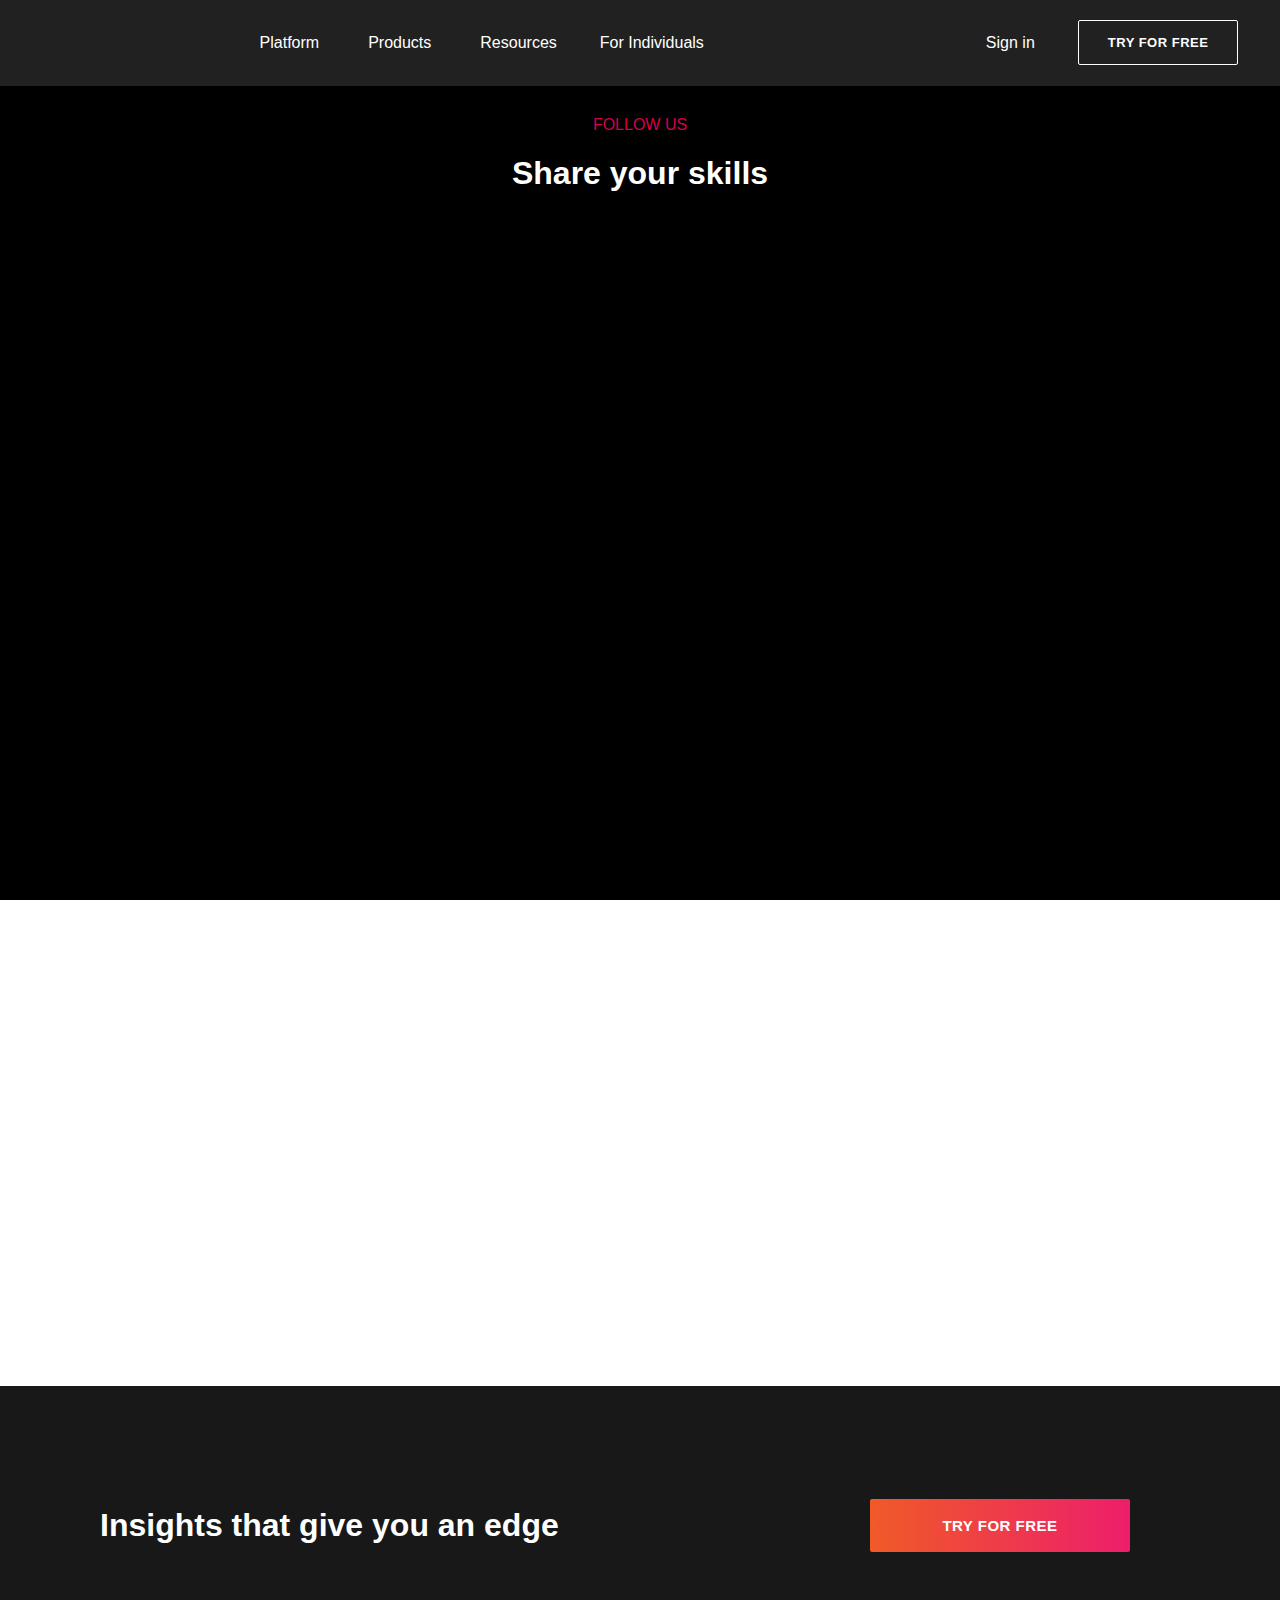
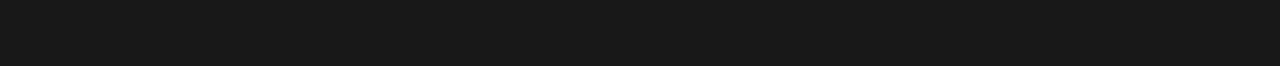
==== pages/index.html @ 0491fc75 "navbar created" ====
<!DOCTYPE html>
<html lang="en">
<head>
    <meta charset="UTF-8">
    <meta http-equiv="X-UA-Compatible" content="IE=edge">
    <meta name="viewport" content="width=device-width, initial-scale=1.0">
    <title>Document</title>
    <link rel="stylesheet" href="../styles/index.css">
    <link rel="stylesheet" href="../styles/style.css">
    <link rel="stylesheet" href="../styles/navbar.css">
    <script src="https://kit.fontawesome.com/83d1728178.js" crossorigin="anonymous"></script>
</head>
<body>
    <div id="navbar"></div>

    <div class="share-your-skills">
        <p class="text-pink">FOLLOW US</p>
        <h1 class="text-white">Share your skills</h1>
        <div class="posts"></div>
    </div>

    <div class="non-profit">
        <div>
            <img src="https://www.pluralsight.com/content/pluralsight/en/jcr:content/main/generic_block_1609496607/parsys/columns/column-parsys-1/animation_wrapper/parsys/image/image-res.img.b47a51da-e54a-45b4-a78c-7cfbbf3811e9.png" alt="">
            <h1 class="text-white">See our growth,<br> progress and evolution</h1>
            <p class="text-white">At Pluralsight, we see first-hand every day how technology makes the impossible, possible. It's why Pluralsight One exists: To advance our mission of democratizing technology skills, challenging assumptions about <span>solutions</span> and create significant, lasting social impact.</p>
            <button class="btn btn-white-border">FOR NONPROFITS</button>
        </div>
    </div>

    <div class="try-foot">
        <h1 class="text-white">Insights that give you an edge</h1>
        <button class="btn btn-gradient btn-gradient-tryforfree">TRY FOR FREE</button>
    </div>

    <div id="footer"></div>
    <script src="../scripts/index.js"></script>
    <script src="../scripts/navbar.js"></script>
</body>
</html>
---- styles/index.css ----
.flex-row{
    display: flex;
    flex-direction: row;
}
.share-your-skills{
    height: 700px;
    background: #000;
    padding: 100px;
    text-align: center;
}
.non-profit{
    background-image: url("https://www.pluralsight.com/content/pluralsight/en/jcr:content/main/generic_block_1609496607/image-res.img.33ca2e50-2f6c-49aa-8635-2ceaf23513b1.jpg");
    background-position: right center;
    background-size: cover;
    background-repeat: no-repeat;
    padding: 100px;
}
.non-profit > div{
    width: 45%;
}
.try-foot{
    background-color: #181818;
    padding: 100px;
    display: flex;
    justify-content: space-between;
    align-items: center;
    padding-right: 150px;
}
---- styles/style.css ----
body{
    font-family: 'PS Commons', sans-serif;
}

.text-white{
    color: #fff;
}
.text-pink{
    color: #d6004d;
}
.btn{
    border: none;
    color: #fff;
    padding: 14px 29px;
    letter-spacing: .5px;
    font-size: 13px;
    font-weight: bold;
    border-radius: 2px;
    cursor: pointer;
}
.btn-white-border{
    border: 1px solid #fff;
    background-color: transparent;
    transition: box-shadow .5s ease-in-out;
}
.btn-white-border:hover{
    box-shadow: inset 0 0 0 1px #fff;
}
.btn-gradient{
    position: relative;
    font-size: 15px;
    padding: 18px 35px;
    background-size: 300% 100%;
    min-width: 260px;
    background-image: linear-gradient(to right,#F05A28,#EC008C, #F05A28);
}
.btn-gradient:after{
    content: "";
    position: absolute;
    left: 0;
    right: 0;
    top: 0;
    bottom: 0;
    background-size: 200% 100%;
    font-size: 15px;
    padding: 18px 35px;
    border-radius: 2px;
    background-image: linear-gradient(to right, #EC008C, #F05A28,#EC008C);
    opacity: 0;
    transition: box-shadow 0.3s ease-in-out;
    transition: all .6s ease-in-out;
}
.btn-gradient:hover:after{
    opacity: 1;
    box-shadow: 0 10px 30px rgb(0 0 0 / 40%);
}
.btn-gradient-tryforfree:after{
    content: "TRY FOR FREE";
}
.btn-gradient-learnmore{
    background: #EC008C;
    min-width: 160px;
}
.btn-gradient-learnmore:after{
    content: "LEARN MORE";
    background-image: linear-gradient(to right,#F05A28,#EC008C, #F05A28);
}
.text-highlight{
    background-color: #dbccff;
    color: #000;
    padding: 0 5px;
    border-radius: 2px;
}
---- styles/navbar.css ----
body{
    margin: 0;
    padding: 0;
}
.navbar{
    display: flex;
    align-items: center;
    flex-wrap: nowrap;
    background-color: #212121;
    padding: 1.6% 2%;
    position: fixed;
    top: 0;
    left: 0;
    right: 0;
    z-index: 2;
}
.navbar > *{
    margin: 0 16px;
}
.dropdown-btn{
    border: none;
    background-color: transparent;
    color: #fff;
    font-size: medium;
}
.nav-link{
    text-decoration: none;
    color: #fff;
    font-size: medium;
}
.nav-ps-logo{
    width: 180px;
}
.nav-arrow > i{
    margin-left: 5px;
    font-size: smaller;
}
.nav-ps-logo img{
    width: 100%;
}
.flex-grow-1{
    flex-grow: 1;
}
.dropdown{
    position: relative;
    display: inline-block;
}
.dropdown-content{
    display: none;
    position: absolute;
    top: 57px;
    background-color: #131313;
    z-index: 1;
    width: 80vw;
    left: -120px;
}
.nav-product{
    width: 40vw;
    left: 60px;
}
.nav-resource{
    left: -350px;
}
.nav-signin{
    width: 30vw;
    left: -300px;
}
.dash-line{
    display: none;
    position: absolute;
    top: 41px;
    left: -14px;
    height: 5px;
    outline: none;
    border: none;
    border-radius: 0;
    width: 130%;
    background: linear-gradient(180deg, #f15b2a 0%, #ec008c 100%);
}
.show{
    display: block;
}
.dropdown-container{
    display: grid;
    grid-template-columns: repeat(2,50%);
    padding: 5%;
    font-family: 'PS Commons Bold', 'Helvetica Neue', Helvetica, Roboto, Arial, sans-serif;
}
.nav-content-skills, .nav-resource-learn{
    border-right: 1px solid #363638;
    padding-right: 20%;
}
.nav-content-flow, .nav-resource-connect{
    padding-left: 20%;
}
.nav-product-logo{
    height: 20px;
}
.nav-product-link{
    text-decoration: none;
    color: #fff;
    border-bottom: 2px solid #363638;
    display: block;
    padding: 4% 0;
    padding-bottom: 8%;
}
.nav-closebtn{
    color: #fff;
    position: absolute;
    top: 0;
    right: 0;
    padding: 10px;
    cursor: pointer;
}
.nav-resource-container{
    padding: 0;
}
.nav-resource-primary{
    display: grid;
    grid-template-columns: repeat(2,50%);
    padding: 10%;
}
.nav-link-list{
    list-style: none;
    padding: 0;
    white-space: nowrap;
    font-size: 17px;
    line-height: 1.4;
}
.nav-link-list a{
    text-decoration: none;
    color: #fff;
}
.nav-content-title{
    font-family: "PS Commons Bold";
    font-size: 11px;
    line-height: 1;
    letter-spacing: 3px;
    color: #aaaaaa;
    margin-bottom: 20px;
    margin-top: 0;
    margin-left: 0;
}
.nav-resource-secondary{
    padding: 10%;
    background-image: url("https://www.pluralsight.com/content/experience-fragments/pluralsight/Navigation/global-nav/master/jcr:content/root/navigation/main/nav_item_dropdown_1789622253/parsys/nav_resource/parsys/generic_block/image-res.img.d8cdd0c1-7e03-4619-953d-45465c2e3a12.png");
    /* background-position: 320px bottom;
    background-size: 55%;
    background-repeat: no-repeat; */
}
.nav-resource-secondary > div{
    width: 65%;
}
.nav-resource-secondary h1{
    margin-top: 0;
    padding-top: 0;
    font-weight: bolder;
    font-size: 28px;
}
.nav-signin-container{
    display: flex;
    justify-content: space-between;
    padding: 5% 9%;
}
.nav-signin-logo{
    
}
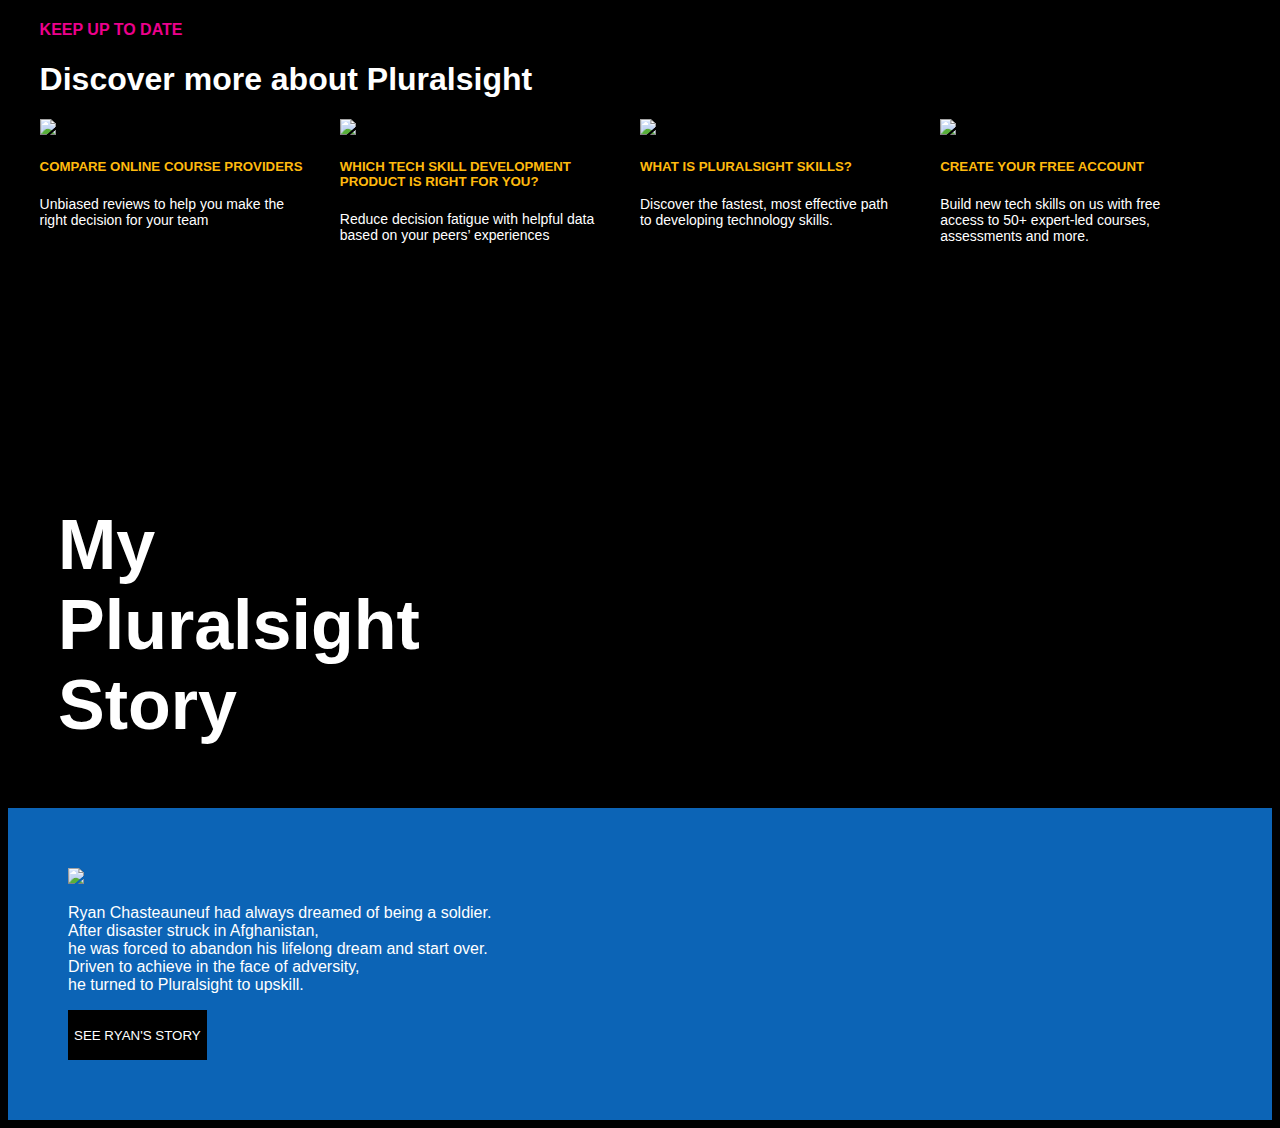
==== commit 4b056539: "signin created" ====
--- a/pages/index.html
+++ b/pages/index.html
@@ -5,36 +5,50 @@
     <meta http-equiv="X-UA-Compatible" content="IE=edge">
     <meta name="viewport" content="width=device-width, initial-scale=1.0">
     <title>Document</title>
-    <link rel="stylesheet" href="../styles/index.css">
-    <link rel="stylesheet" href="../styles/style.css">
-    <link rel="stylesheet" href="../styles/navbar.css">
-    <script src="https://kit.fontawesome.com/83d1728178.js" crossorigin="anonymous"></script>
+<link rel="stylesheet" href="../styles/index.css">
+    
+    
 </head>
 <body>
-    <div id="navbar"></div>
-
-    <div class="share-your-skills">
-        <p class="text-pink">FOLLOW US</p>
-        <h1 class="text-white">Share your skills</h1>
-        <div class="posts"></div>
+    <div class="box">
+        <h4>KEEP UP TO DATE</h4>
+        <h1>Discover more about Pluralsight </h1>
+        <div class="product-flex">
+        <div>
+            <img src="https://www.pluralsight.com/content/dam/pluralsight2/homepage/momentInTime-compareOnlineCourseProviders.png" alt="pluralsight"/>
+            <h5>COMPARE ONLINE COURSE PROVIDERS</h5>
+            <p class="box_p">Unbiased reviews to help you make the <br> right decision for your team </p>
+        </div>
+        <div>
+             <img src="https://www.pluralsight.com/content/dam/pluralsight2/homepage/momentInTime-whichProductForYou.png" alt="pluralsight"/>
+           <h5>WHICH TECH SKILL DEVELOPMENT<br>PRODUCT IS RIGHT FOR YOU?</h5>
+            <p class="box_p">Reduce decision fatigue with helpful data<br> based on your peers’ experiences </p>
+        </div>
+        <div>
+            <img src="https://www.pluralsight.com/content/pluralsight/en/jcr:content/main/generic_block_135160/parsys/columns/column-parsys-1/flex_block/parsys/flex_open_block/parsys/image/image-res.img.18ed68e0-4381-42f7-a443-39779dfb9670.jpg" alt="pluralsight"/>
+          <h5>WHAT IS PLURALSIGHT SKILLS?</h5>
+           <p class="box_p">Discover the fastest, most effective path <br>to developing technology skills.   </p>
+       </div>
+       <div>
+         <img src="https://www.pluralsight.com/content/pluralsight/en/jcr:content/main/generic_block_135160/parsys/columns/column-parsys-1/flex_block/parsys/flex_open_block_copy_1875049544/parsys/image/image-res.img.83da0035-dff5-4101-abc4-1ef61056ce21.jpg" alt="pluralsight"/>
+      <h5>CREATE YOUR FREE ACCOUNT
+    </h5>
+       <p class="box_p">Build new tech skills on us with free<br>access to 50+ expert-led courses,<br> assessments and more.    </p>
+   </div>
+   </div>
     </div>
-
-    <div class="non-profit">
-        <div>
-            <img src="https://www.pluralsight.com/content/pluralsight/en/jcr:content/main/generic_block_1609496607/parsys/columns/column-parsys-1/animation_wrapper/parsys/image/image-res.img.b47a51da-e54a-45b4-a78c-7cfbbf3811e9.png" alt="">
-            <h1 class="text-white">See our growth,<br> progress and evolution</h1>
-            <p class="text-white">At Pluralsight, we see first-hand every day how technology makes the impossible, possible. It's why Pluralsight One exists: To advance our mission of democratizing technology skills, challenging assumptions about <span>solutions</span> and create significant, lasting social impact.</p>
-            <button class="btn btn-white-border">FOR NONPROFITS</button>
-        </div>
-    </div>
-
-    <div class="try-foot">
-        <h1 class="text-white">Insights that give you an edge</h1>
-        <button class="btn btn-gradient btn-gradient-tryforfree">TRY FOR FREE</button>
-    </div>
-
-    <div id="footer"></div>
-    <script src="../scripts/index.js"></script>
-    <script src="../scripts/navbar.js"></script>
+    <div class="box2">
+    <div class="back">
+     <h1 class ="my_plural">My<br>
+        Pluralsight<br>
+        Story</h1>
+     </div>   
+     <div class="ryan">
+         <img class="ryan-img"src="https://www.pluralsight.com/content/pluralsight/en/jcr:content/main/targeted_section/targeted-parsys-customer-types-1/generic_block/parsys/columns/column-parsys-2/generic_block_1680525755/parsys/columns/column-parsys-1/image_copy/image-res.img.da32c393-35e4-4aae-b5b2-4c09677911ef.png">
+         <p>Ryan Chasteauneuf had always dreamed of being a soldier.<br>After disaster struck in Afghanistan,<br>he was forced to abandon his lifelong dream and start over.<br> Driven to achieve in the face of adversity,<br> he turned to Pluralsight to upskill.</p>
+         <button class="btn">
+            SEE RYAN'S STORY</button>
+      </div> 
+    </div>  
 </body>
 </html>--- a/styles/index.css
+++ b/styles/index.css
@@ -1,28 +1,98 @@
-.flex-row{
-    display: flex;
-    flex-direction: row;
+body{
+    background-color: black;
 }
-.share-your-skills{
-    height: 700px;
-    background: #000;
-    padding: 100px;
-    text-align: center;
+.box{
+    background-color: black;
+    width:95%;
+    margin: auto;
+    font-family: "Helvetica Neue", "Helvetica"," Arial","romote" ,"sans-serif";
 }
-.non-profit{
-    background-image: url("https://www.pluralsight.com/content/pluralsight/en/jcr:content/main/generic_block_1609496607/image-res.img.33ca2e50-2f6c-49aa-8635-2ceaf23513b1.jpg");
-    background-position: right center;
-    background-size: cover;
-    background-repeat: no-repeat;
-    padding: 100px;
+.product-flex{
+    display: grid;
+    grid-template-columns: repeat(4,1fr);
+ justify-content: space-between;
+ 
 }
-.non-profit > div{
-    width: 45%;
+/* img{
+    width: 93%;
+    border-radius: 20px;
+} */
+h5{
+    color: #FFBA0E !important;
+   
 }
-.try-foot{
-    background-color: #181818;
-    padding: 100px;
-    display: flex;
-    justify-content: space-between;
-    align-items: center;
-    padding-right: 150px;
+h1,p{
+    color: rgb(255, 255, 255);
+    font-family: "Helvetica Neue", Helvetica, Roboto, Arial, sans-serif;
+    
+}
+h4{
+    color:#EC008C !important;
+}
+.box_p{
+    font-size: 14px;
+    
+}
+.box2{
+    display: grid;
+    grid-template-columns: (2,700px);
+    
+
+    margin-top: 100px;
+}
+.back{
+    height: 450px;
+   /* width:60%; */
+    background-image:url('https://www.pluralsight.com/content/pluralsight/en/jcr:content/main/targeted_section/targeted-parsys-customer-types-1/generic_block/parsys/columns/column-parsys-1/generic_block/image-res.img.6035278d-dbde-46e2-8112-82c230cb476a.png') ;
+background-position: center center;
+ background-size: cover;
+  background-repeat: no-repeat;
+
+}
+.my_plural{
+
+padding-top: 100px;
+padding-left: 50px;
+
+ font-size: 70px;
+}
+.ryan{
+ background-color: rgb(12, 100, 182);
+ padding: 60px ;
+ /* width:40% */
+}
+.btn{
+ background-color: black;
+ color: white;
+ border: 0px;
+ height: 50px;
+
+}
+/* .ryan-img{
+ width: 400px;
+} */
+@media only screen and (min-width:0px) and (max-width:320px){
+.product-flex{
+   
+    grid-template-columns: 300px;
+}
+.box2{
+    
+    grid-template-columns: 200px;
+    grid-template-rows: repeat(2,200px);
+    
+}
+}
+
+/*mobile view  */
+@media only screen and (min-width:321px) and (max-width:720px){
+.product-flex{
+   
+    grid-template-columns: repeat(2,1fr);
+}
+.box2{
+   
+    grid-template-columns: repeat(2,100px);
+   grid-template-rows: repeat(2,200px);
+}
 }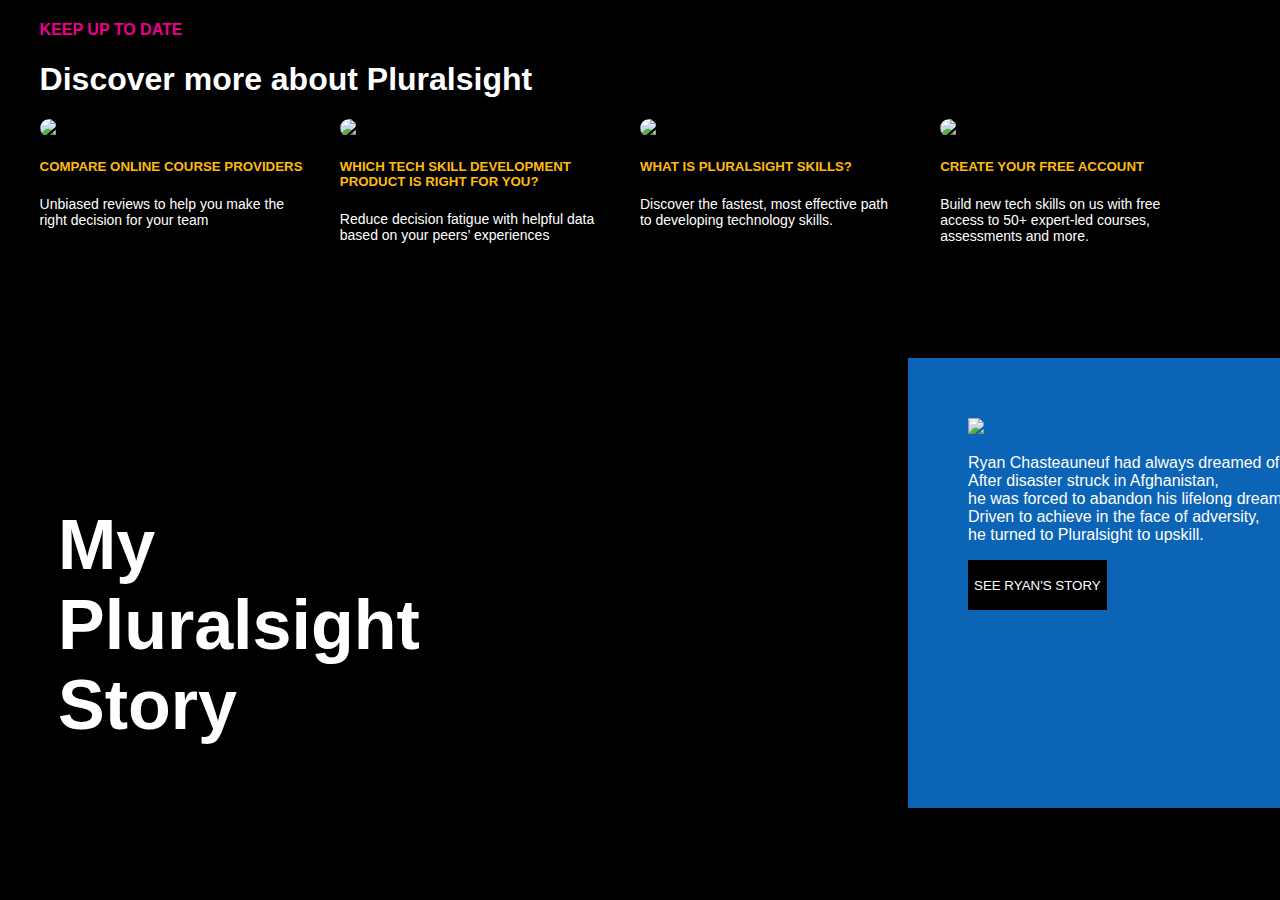
==== commit c58b978e: "core-python" ====
--- a/pages/index.html
+++ b/pages/index.html
@@ -6,7 +6,7 @@
     <meta name="viewport" content="width=device-width, initial-scale=1.0">
     <title>Document</title>
 <link rel="stylesheet" href="../styles/index.css">
-    
+   
     
 </head>
 <body>
@@ -14,22 +14,22 @@
         <h4>KEEP UP TO DATE</h4>
         <h1>Discover more about Pluralsight </h1>
         <div class="product-flex">
-        <div>
+        <div class="image">
             <img src="https://www.pluralsight.com/content/dam/pluralsight2/homepage/momentInTime-compareOnlineCourseProviders.png" alt="pluralsight"/>
             <h5>COMPARE ONLINE COURSE PROVIDERS</h5>
             <p class="box_p">Unbiased reviews to help you make the <br> right decision for your team </p>
         </div>
-        <div>
+        <div class="image">
              <img src="https://www.pluralsight.com/content/dam/pluralsight2/homepage/momentInTime-whichProductForYou.png" alt="pluralsight"/>
            <h5>WHICH TECH SKILL DEVELOPMENT<br>PRODUCT IS RIGHT FOR YOU?</h5>
             <p class="box_p">Reduce decision fatigue with helpful data<br> based on your peers’ experiences </p>
         </div>
-        <div>
+        <div class="image">
             <img src="https://www.pluralsight.com/content/pluralsight/en/jcr:content/main/generic_block_135160/parsys/columns/column-parsys-1/flex_block/parsys/flex_open_block/parsys/image/image-res.img.18ed68e0-4381-42f7-a443-39779dfb9670.jpg" alt="pluralsight"/>
           <h5>WHAT IS PLURALSIGHT SKILLS?</h5>
            <p class="box_p">Discover the fastest, most effective path <br>to developing technology skills.   </p>
        </div>
-       <div>
+       <div class="image">
          <img src="https://www.pluralsight.com/content/pluralsight/en/jcr:content/main/generic_block_135160/parsys/columns/column-parsys-1/flex_block/parsys/flex_open_block_copy_1875049544/parsys/image/image-res.img.83da0035-dff5-4101-abc4-1ef61056ce21.jpg" alt="pluralsight"/>
       <h5>CREATE YOUR FREE ACCOUNT
     </h5>
--- a/styles/index.css
+++ b/styles/index.css
@@ -13,10 +13,10 @@
  justify-content: space-between;
  
 }
-/* img{
+.image>img{
     width: 93%;
     border-radius: 20px;
-} */
+}
 h5{
     color: #FFBA0E !important;
    
@@ -35,14 +35,14 @@
 }
 .box2{
     display: grid;
-    grid-template-columns: (2,700px);
-    
+   grid-template-columns: 900px 500px;
+    /* flex-wrap: wrap; */
 
     margin-top: 100px;
 }
 .back{
     height: 450px;
-   /* width:60%; */
+   width:100%;
     background-image:url('https://www.pluralsight.com/content/pluralsight/en/jcr:content/main/targeted_section/targeted-parsys-customer-types-1/generic_block/parsys/columns/column-parsys-1/generic_block/image-res.img.6035278d-dbde-46e2-8112-82c230cb476a.png') ;
 background-position: center center;
  background-size: cover;
@@ -59,7 +59,7 @@
 .ryan{
  background-color: rgb(12, 100, 182);
  padding: 60px ;
- /* width:40% */
+ width:100%
 }
 .btn{
  background-color: black;
@@ -68,18 +68,18 @@
  height: 50px;
 
 }
-/* .ryan-img{
+.ryan-img{
  width: 400px;
-} */
+}
 @media only screen and (min-width:0px) and (max-width:320px){
 .product-flex{
    
-    grid-template-columns: 300px;
+    grid-template-columns: repeat(1,1fr);
 }
 .box2{
     
-    grid-template-columns: 200px;
-    grid-template-rows: repeat(2,200px);
+    grid-template-columns: repeat(1,1fr);
+    /* grid-template-rows: repeat(2,200px); */
     
 }
 }
@@ -92,7 +92,7 @@
 }
 .box2{
    
-    grid-template-columns: repeat(2,100px);
-   grid-template-rows: repeat(2,200px);
+    grid-template-columns: repeat(1,1fr);
+   /* grid-template-rows: repeat(2,200px); */
 }
 }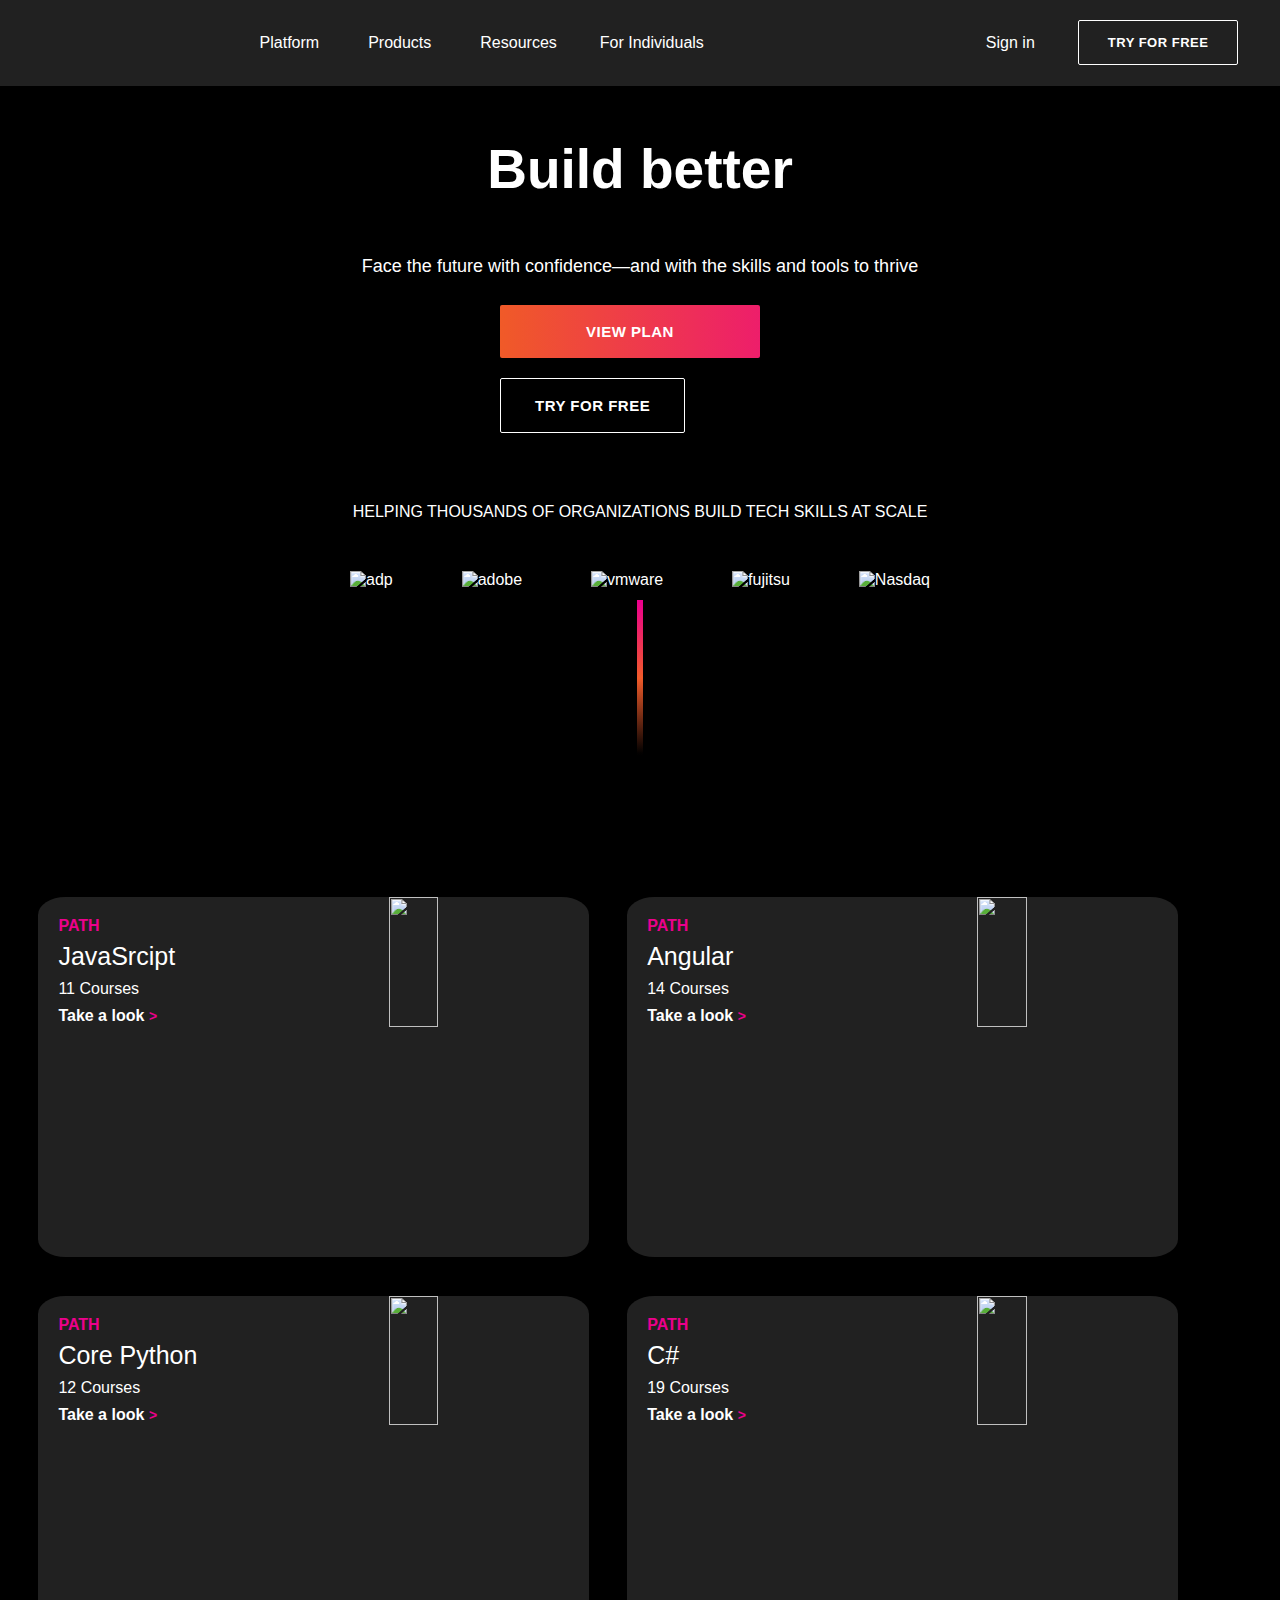
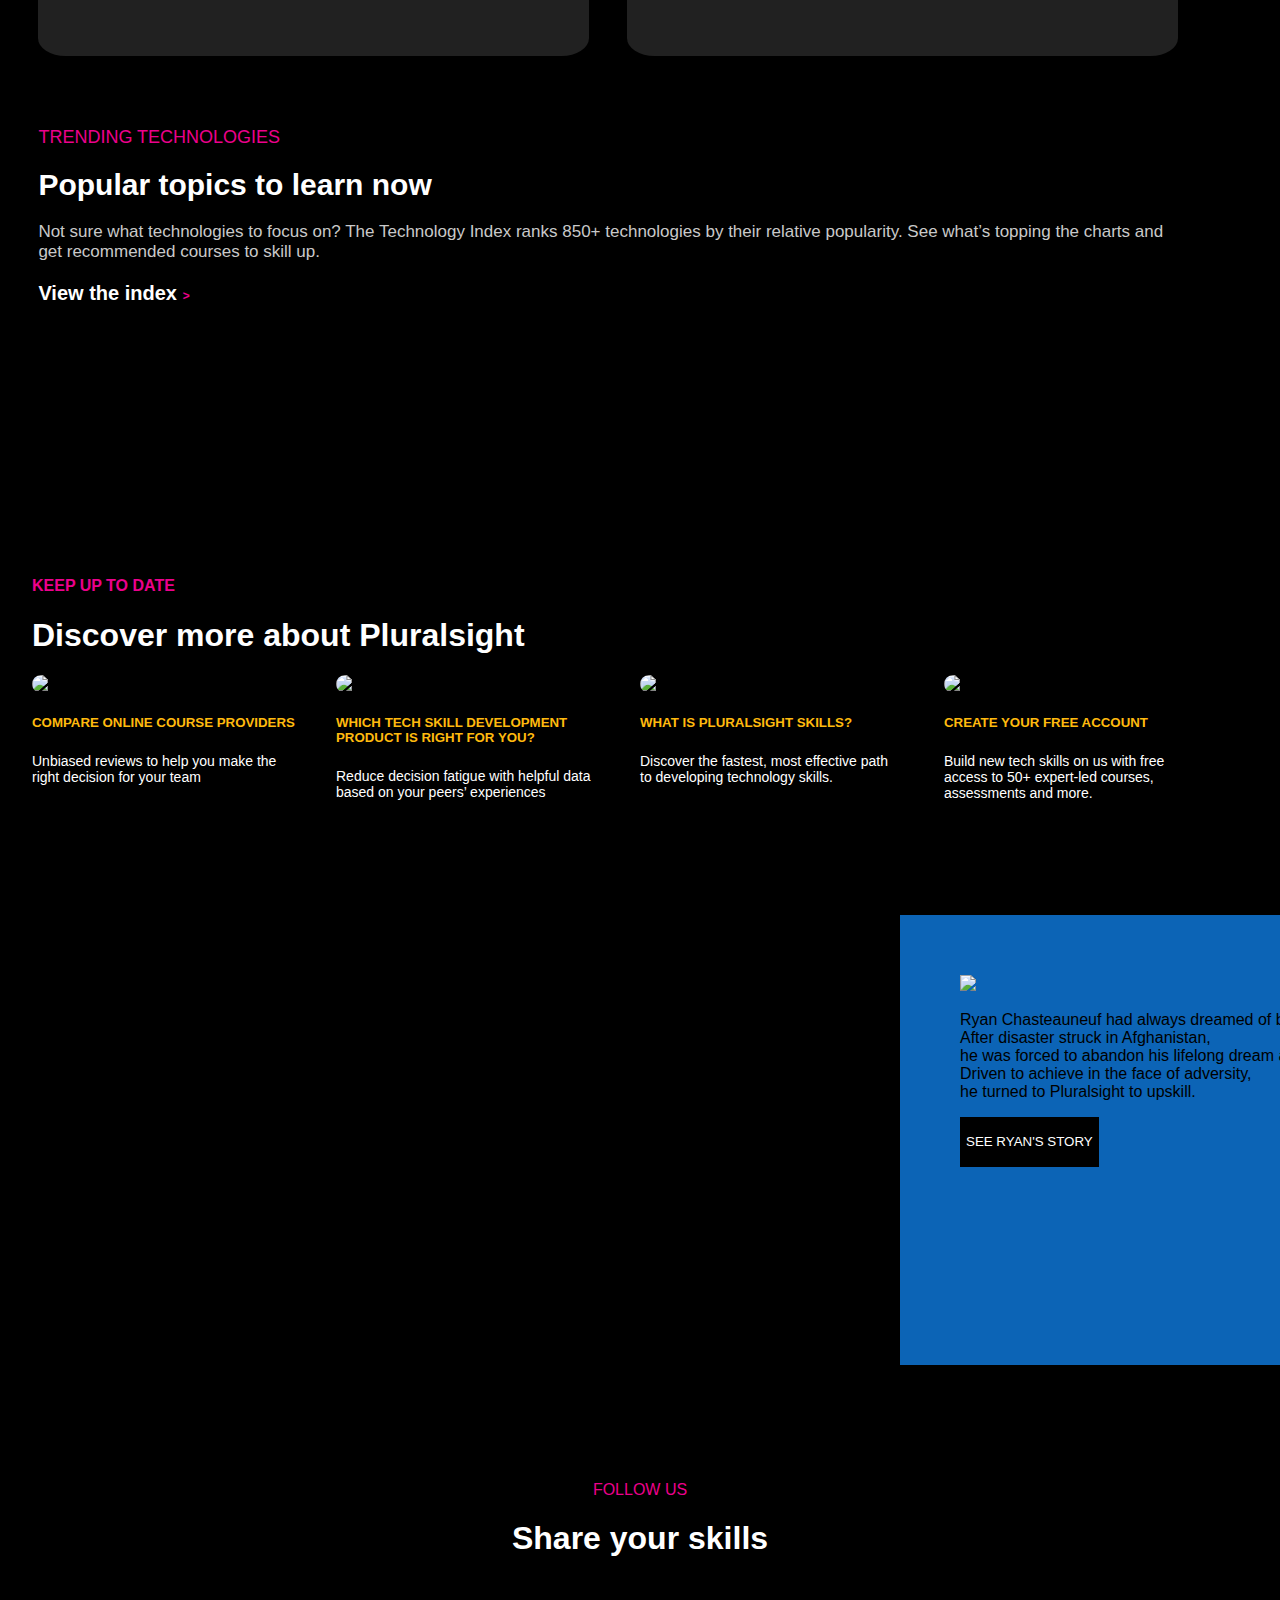
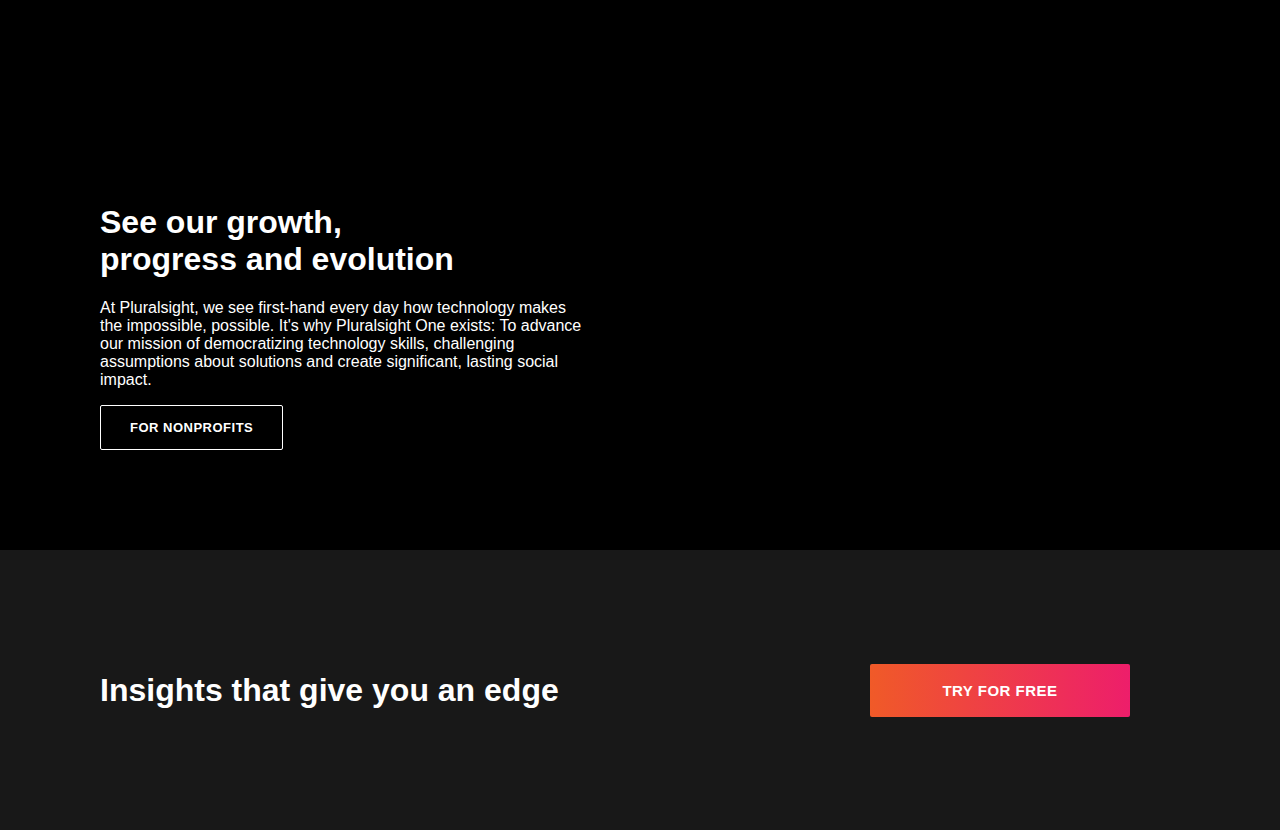
==== commit cbac067c: "index page merged and animation fixed" ====
--- a/pages/index.html
+++ b/pages/index.html
@@ -1,54 +1,192 @@
 <!DOCTYPE html>
 <html lang="en">
+
 <head>
     <meta charset="UTF-8">
     <meta http-equiv="X-UA-Compatible" content="IE=edge">
     <meta name="viewport" content="width=device-width, initial-scale=1.0">
-    <title>Document</title>
-<link rel="stylesheet" href="../styles/index.css">
-   
-    
+    <title> Pluralsight | The tech workforce development company</title>
+    <link rel="shortcut icon" href="https://www.pluralsight.com/etc/clientlibs/pluralsight/main/images/favicons/favicon.ico" type="image/x-icon">
+    <link rel="stylesheet" href="../styles/style.css">
+    <link rel="stylesheet" href="../styles/navbar.css">
+    <link rel="stylesheet" href="../styles/footer.css">
+    <link rel="stylesheet" href="../styles/index.css">
+    <script src="https://kit.fontawesome.com/83d1728178.js" crossorigin="anonymous"></script>
 </head>
+
 <body>
-    <div class="box">
+    <div id="m-top"></div>
+
+    <div id="container1">
+        <div class="changing-text">
+            <h1 class="head1">Build better <span id="text-content"></span></h1>
+        </div>
+        <div class="text1">
+            <p>Face the future with confidence—and with the skills and tools to thrive</p>
+        </div>
+
+        <div class="flexbtn">
+
+
+            <div>
+                <button class="btn1 btn btn-gradient btn-gradient-viewplan">VIEW PLAN</button>
+            </div>
+            <div>
+                <button class="btn2 btn btn-white-border">TRY FOR FREE</button>
+            </div>
+        </div>
+        <div class="text2">HELPING THOUSANDS OF ORGANIZATIONS BUILD TECH SKILLS AT SCALE</div>
+        <div class="imggap">
+            <div><img src="https://www.pluralsight.com/content/dam/pluralsight2/homepage/2022/adp.png" alt="adp"></div>
+            <div><img src="https://www.pluralsight.com/content/dam/pluralsight2/homepage/2022/adobe.png" alt="adobe">
+            </div>
+            <div><img src="https://www.pluralsight.com/content/dam/pluralsight2/homepage/2022/vmware.png" alt="vmware">
+            </div>
+            <div><img src="https://www.pluralsight.com/content/dam/pluralsight2/homepage/2022/fujitsu.png"
+                    alt="fujitsu"></div>
+            <div><img src="https://www.pluralsight.com/content/dam/pluralsight2/homepage/2022/nasdaq.png" alt="Nasdaq">
+            </div>
+        </div>
+
+    </div>
+    <div class="lineback">
+        <div class="line"></div>
+    </div>
+    <div class="mid_box">
+        <div class="left_mid_box">
+            <div class="left_mid_box_a">
+                <div class="left_mid_box_a_1">PATH</div>
+                <div class="left_mid_box_a_2">JavaSrcipt</div>
+                <div class="left_mid_box_a_3">11 Courses</div>
+                <div class="left_mid_box_a_4">
+                    Take a look
+                    <i class="icons"> > </i>
+                </div>
+                <img src="https://pluralsight2.imgix.net/paths/images/javascript-542e10ea6e.png" alt="" />
+            </div>
+            <div class="left_mid_box_a">
+                <div class="left_mid_box_a_1">PATH</div>
+                <div class="left_mid_box_a_2">Angular</div>
+                <div class="left_mid_box_a_3">14 Courses</div>
+                <div class="left_mid_box_a_4">
+                    Take a look
+                    <i class="icons"> > </i>
+                </div>
+                <img src="https://pluralsight.imgix.net/paths/path-icons/angular-14a0f6532f.png" alt="" />
+            </div>
+            <div class="left_mid_box_a">
+                <div class="left_mid_box_a_1">PATH</div>
+                <div class="left_mid_box_a_2">Core Python</div>
+                <div class="left_mid_box_a_3">12 Courses</div>
+                <div class="left_mid_box_a_4">
+                    Take a look
+                    <i class="icons"> > </i>
+                </div>
+                <img src="https://pluralsight.imgix.net/paths/python-7be70baaac.png" alt="" />
+            </div>
+            <div class="left_mid_box_a">
+                <div class="left_mid_box_a_1">PATH</div>
+                <div class="left_mid_box_a_2">C#</div>
+                <div class="left_mid_box_a_3">19 Courses</div>
+                <div class="left_mid_box_a_4">
+                    Take a look
+                    <i class="icons"> > </i>
+                </div>
+                <img src="https://pluralsight.imgix.net/paths/path-icons/csharp-e7b8fcd4ce.png?" alt="" />
+            </div>
+        </div>
+        <div id="right_mid_box">
+            <div class="right_mid_box_1">TRENDING TECHNOLOGIES</div>
+            <div class="right_mid_box_2">Popular topics to learn now</div>
+            <div class="right_mid_box_3">
+                Not sure what technologies to focus on? The Technology Index ranks
+                850+ technologies by their relative popularity. See what’s topping
+                the charts and get recommended courses to skill up.
+            </div>
+            <div class="right_mid_box_4">
+                View the index
+                <i class="icons"> > </i>
+            </div>
+        </div>
+    </div>
+
+    <div class="discover-box">
         <h4>KEEP UP TO DATE</h4>
         <h1>Discover more about Pluralsight </h1>
-        <div class="product-flex">
-        <div class="image">
-            <img src="https://www.pluralsight.com/content/dam/pluralsight2/homepage/momentInTime-compareOnlineCourseProviders.png" alt="pluralsight"/>
-            <h5>COMPARE ONLINE COURSE PROVIDERS</h5>
-            <p class="box_p">Unbiased reviews to help you make the <br> right decision for your team </p>
+        <div class="d-product-flex">
+            <div class="d-image">
+                <img src="https://www.pluralsight.com/content/dam/pluralsight2/homepage/momentInTime-compareOnlineCourseProviders.png"
+                    alt="pluralsight" />
+                <h5>COMPARE ONLINE COURSE PROVIDERS</h5>
+                <p class="d-box_p">Unbiased reviews to help you make the <br> right decision for your team </p>
+            </div>
+            <div class="d-image">
+                <img src="https://www.pluralsight.com/content/dam/pluralsight2/homepage/momentInTime-whichProductForYou.png"
+                    alt="pluralsight" />
+                <h5>WHICH TECH SKILL DEVELOPMENT<br>PRODUCT IS RIGHT FOR YOU?</h5>
+                <p class="d-box_p">Reduce decision fatigue with helpful data<br> based on your peers’ experiences </p>
+            </div>
+            <div class="d-image">
+                <img src="https://www.pluralsight.com/content/pluralsight/en/jcr:content/main/generic_block_135160/parsys/columns/column-parsys-1/flex_block/parsys/flex_open_block/parsys/image/image-res.img.18ed68e0-4381-42f7-a443-39779dfb9670.jpg"
+                    alt="pluralsight" />
+                <h5>WHAT IS PLURALSIGHT SKILLS?</h5>
+                <p class="d-box_p">Discover the fastest, most effective path <br>to developing technology skills. </p>
+            </div>
+            <div class="d-image">
+                <img src="https://www.pluralsight.com/content/pluralsight/en/jcr:content/main/generic_block_135160/parsys/columns/column-parsys-1/flex_block/parsys/flex_open_block_copy_1875049544/parsys/image/image-res.img.83da0035-dff5-4101-abc4-1ef61056ce21.jpg"
+                    alt="pluralsight" />
+                <h5>CREATE YOUR FREE ACCOUNT
+                </h5>
+                <p class="d-box_p">Build new tech skills on us with free<br>access to 50+ expert-led courses,<br>
+                    assessments and more. </p>
+            </div>
         </div>
-        <div class="image">
-             <img src="https://www.pluralsight.com/content/dam/pluralsight2/homepage/momentInTime-whichProductForYou.png" alt="pluralsight"/>
-           <h5>WHICH TECH SKILL DEVELOPMENT<br>PRODUCT IS RIGHT FOR YOU?</h5>
-            <p class="box_p">Reduce decision fatigue with helpful data<br> based on your peers’ experiences </p>
+    </div>
+    <div class="d-box2">
+        <div class="d-back">
+            <h1 class="my_plural">My<br>
+                Pluralsight<br>
+                Story</h1>
         </div>
-        <div class="image">
-            <img src="https://www.pluralsight.com/content/pluralsight/en/jcr:content/main/generic_block_135160/parsys/columns/column-parsys-1/flex_block/parsys/flex_open_block/parsys/image/image-res.img.18ed68e0-4381-42f7-a443-39779dfb9670.jpg" alt="pluralsight"/>
-          <h5>WHAT IS PLURALSIGHT SKILLS?</h5>
-           <p class="box_p">Discover the fastest, most effective path <br>to developing technology skills.   </p>
-       </div>
-       <div class="image">
-         <img src="https://www.pluralsight.com/content/pluralsight/en/jcr:content/main/generic_block_135160/parsys/columns/column-parsys-1/flex_block/parsys/flex_open_block_copy_1875049544/parsys/image/image-res.img.83da0035-dff5-4101-abc4-1ef61056ce21.jpg" alt="pluralsight"/>
-      <h5>CREATE YOUR FREE ACCOUNT
-    </h5>
-       <p class="box_p">Build new tech skills on us with free<br>access to 50+ expert-led courses,<br> assessments and more.    </p>
-   </div>
-   </div>
+        <div class="d-ryan">
+            <img class="d-ryan-img"
+                src="https://www.pluralsight.com/content/pluralsight/en/jcr:content/main/targeted_section/targeted-parsys-customer-types-1/generic_block/parsys/columns/column-parsys-2/generic_block_1680525755/parsys/columns/column-parsys-1/image_copy/image-res.img.da32c393-35e4-4aae-b5b2-4c09677911ef.png">
+            <p>Ryan Chasteauneuf had always dreamed of being a soldier.<br>After disaster struck in Afghanistan,<br>he
+                was forced to abandon his lifelong dream and start over.<br> Driven to achieve in the face of
+                adversity,<br> he turned to Pluralsight to upskill.</p>
+            <button class="ryan-story-btn">
+                SEE RYAN'S STORY</button>
+        </div>
     </div>
-    <div class="box2">
-    <div class="back">
-     <h1 class ="my_plural">My<br>
-        Pluralsight<br>
-        Story</h1>
-     </div>   
-     <div class="ryan">
-         <img class="ryan-img"src="https://www.pluralsight.com/content/pluralsight/en/jcr:content/main/targeted_section/targeted-parsys-customer-types-1/generic_block/parsys/columns/column-parsys-2/generic_block_1680525755/parsys/columns/column-parsys-1/image_copy/image-res.img.da32c393-35e4-4aae-b5b2-4c09677911ef.png">
-         <p>Ryan Chasteauneuf had always dreamed of being a soldier.<br>After disaster struck in Afghanistan,<br>he was forced to abandon his lifelong dream and start over.<br> Driven to achieve in the face of adversity,<br> he turned to Pluralsight to upskill.</p>
-         <button class="btn">
-            SEE RYAN'S STORY</button>
-      </div> 
-    </div>  
+
+
+    <div class="share-your-skills">
+        <p class="text-pink">FOLLOW US</p>
+        <h1 class="text-white">Share your skills</h1>
+        <div class="posts"></div>
+    </div>
+
+    <div class="non-profit">
+        <div>
+            <img src="https://www.pluralsight.com/content/pluralsight/en/jcr:content/main/generic_block_1609496607/parsys/columns/column-parsys-1/animation_wrapper/parsys/image/image-res.img.b47a51da-e54a-45b4-a78c-7cfbbf3811e9.png"
+                alt="">
+            <h1 class="text-white">See our growth,<br> progress and evolution</h1>
+            <p class="text-white">At Pluralsight, we see first-hand every day how technology makes the impossible,
+                possible. It's why Pluralsight One exists: To advance our mission of democratizing technology skills,
+                challenging assumptions about <span>solutions</span> and create significant, lasting social impact.</p>
+            <button class="btn btn-white-border">FOR NONPROFITS</button>
+        </div>
+    </div>
+
+    <div class="try-foot">
+        <h1 class="text-white">Insights that give you an edge</h1>
+        <button class="btn btn-gradient btn-gradient-tryforfree">TRY FOR FREE</button>
+    </div>
+
+    <div id="footer"></div>
+    <script src="../scripts/index.js"></script>
+    <script src="../scripts/navbar.js"></script>
+    <script src="../scripts/footer.js"></script>
 </body>
+
 </html>--- a/styles/style.css
+++ b/styles/style.css
@@ -0,0 +1,104 @@
+body{
+    font-family: 'PS Commons', sans-serif;
+}
+.flex-row{
+    display: flex;
+    flex-direction: row;
+}
+.text-center{
+    text-align: center;
+}
+.grid2-50{
+    display: grid;
+    grid-template-columns: repeat(2,50%);
+}
+.text-white{
+    color: #fff;
+}
+.text-blue{
+    color: #0084bd;
+}
+.text-gold{
+    color: #f7a614;
+}
+.text-pink{
+    color: #ec008c;
+}
+.no-border{
+    border: none !important;
+}
+.font-bold{
+    font-weight: 600;
+}
+.btn{
+    border: none;
+    color: #fff;
+    padding: 14px 29px;
+    letter-spacing: .5px;
+    font-size: 13px;
+    font-weight: bold;
+    border-radius: 2px;
+    cursor: pointer;
+}
+.btn-white-border{
+    border: 1px solid #fff;
+    background-color: transparent;
+    transition: box-shadow .5s ease-in-out;
+}
+.btn-white-border:hover{
+    box-shadow: inset 0 0 0 1px #fff;
+}
+.btn-gradient{
+    position: relative;
+    font-size: 15px;
+    padding: 18px 35px;
+    background-size: 300% 100%;
+    min-width: 260px;
+    background-image: linear-gradient(to right,#F05A28,#EC008C, #F05A28);
+}
+.btn-gradient:after{
+    content: "";
+    position: absolute;
+    left: 0;
+    right: 0;
+    top: 0;
+    bottom: 0;
+    background-size: 200% 100%;
+    font-size: 15px;
+    padding: 18px 35px;
+    border-radius: 2px;
+    background-image: linear-gradient(to right, #EC008C, #F05A28,#EC008C);
+    opacity: 0;
+    transition: box-shadow 0.3s ease-in-out;
+    transition: all .6s ease-in-out;
+}
+.btn-gradient:hover:after{
+    opacity: 1;
+    box-shadow: 0 10px 30px rgb(0 0 0 / 40%);
+}
+.btn-gradient-tryforfree:after{
+    content: "TRY FOR FREE";
+}
+.btn-gradient-learnmore{
+    background: #EC008C;
+    min-width: 160px;
+}
+.btn-gradient-learnmore:after{
+    content: "LEARN MORE";
+    background-image: linear-gradient(to right,#F05A28,#EC008C, #F05A28);
+}
+.text-highlight{
+    background-color: #dbccff;
+    color: #000;
+    padding: 0 5px;
+    border-radius: 2px;
+}
+.animated-arrow-text span{
+    padding: 0 2%;
+    padding-right: 5px;
+    transition: all .6s;
+}
+.animated-arrow-text:hover span{
+    padding-left: 1.9%;
+    padding-right: 16px;
+}--- a/styles/navbar.css
+++ b/styles/navbar.css
@@ -0,0 +1,169 @@
+body{
+    margin: 0;
+    padding: 0;
+}
+.navbar{
+    display: flex;
+    align-items: center;
+    flex-wrap: nowrap;
+    background-color: #212121;
+    padding: 1.6% 2%;
+    position: fixed;
+    top: 0;
+    left: 0;
+    right: 0;
+    z-index: 2;
+}
+.navbar > *{
+    margin: 0 16px;
+}
+.dropdown-btn{
+    border: none;
+    background-color: transparent;
+    color: #fff;
+    font-size: medium;
+}
+.nav-link{
+    text-decoration: none;
+    color: #fff;
+    font-size: medium;
+}
+.nav-ps-logo{
+    width: 180px;
+}
+.nav-arrow > i{
+    margin-left: 5px;
+    font-size: smaller;
+}
+.nav-ps-logo img{
+    width: 100%;
+}
+.flex-grow-1{
+    flex-grow: 1;
+}
+.dropdown{
+    position: relative;
+    display: inline-block;
+}
+.dropdown-content{
+    display: none;
+    position: absolute;
+    top: 57px;
+    background-color: #131313;
+    z-index: 1;
+    width: 80vw;
+    left: -120px;
+}
+.nav-product{
+    width: 40vw;
+    left: 60px;
+}
+.nav-resource{
+    left: -350px;
+}
+.nav-signin{
+    width: 30vw;
+    left: -300px;
+}
+.dash-line{
+    display: none;
+    position: absolute;
+    top: 41px;
+    left: -14px;
+    height: 5px;
+    outline: none;
+    border: none;
+    border-radius: 0;
+    width: 130%;
+    background: linear-gradient(180deg, #f15b2a 0%, #ec008c 100%);
+}
+.show{
+    display: block;
+}
+.dropdown-container{
+    display: grid;
+    grid-template-columns: repeat(2,50%);
+    padding: 5%;
+    font-family: 'PS Commons Bold', 'Helvetica Neue', Helvetica, Roboto, Arial, sans-serif;
+}
+.nav-content-skills, .nav-resource-learn{
+    border-right: 1px solid #363638;
+    padding-right: 20%;
+}
+.nav-content-flow, .nav-resource-connect{
+    padding-left: 20%;
+}
+.nav-product-logo{
+    height: 20px;
+}
+.nav-product-link{
+    text-decoration: none;
+    color: #fff;
+    border-bottom: 2px solid #363638;
+    display: block;
+    padding: 4% 0;
+    padding-bottom: 8%;
+}
+.nav-closebtn{
+    color: #fff;
+    position: absolute;
+    top: 0;
+    right: 0;
+    padding: 10px;
+    cursor: pointer;
+}
+.nav-resource-container{
+    padding: 0;
+}
+.nav-resource-primary{
+    display: grid;
+    grid-template-columns: repeat(2,50%);
+    padding: 10%;
+}
+.nav-link-list{
+    list-style: none;
+    padding: 0;
+    white-space: nowrap;
+    font-size: 17px;
+    line-height: 1.4;
+}
+.nav-link-list a{
+    text-decoration: none;
+    color: #fff;
+}
+.nav-content-title{
+    font-family: "PS Commons Bold";
+    font-size: 11px;
+    line-height: 1;
+    letter-spacing: 3px;
+    color: #aaaaaa;
+    margin-bottom: 20px;
+    margin-top: 0;
+    margin-left: 0;
+}
+.nav-resource-secondary{
+    padding: 10%;
+    background-image: url("https://www.pluralsight.com/content/experience-fragments/pluralsight/Navigation/global-nav/master/jcr:content/root/navigation/main/nav_item_dropdown_1789622253/parsys/nav_resource/parsys/generic_block/image-res.img.d8cdd0c1-7e03-4619-953d-45465c2e3a12.png");
+    /* background-position: 320px bottom;
+    background-size: 55%;
+    background-repeat: no-repeat; */
+}
+.nav-resource-secondary > div{
+    width: 65%;
+}
+.nav-resource-secondary h1{
+    margin-top: 0;
+    padding-top: 0;
+    font-weight: bolder;
+    font-size: 28px;
+}
+.nav-signin-container{
+    display: flex;
+    justify-content: space-between;
+    padding: 5% 9%;
+}
+.nav-signin-logo{
+    display: inline-flex;
+    gap: 5px;
+    align-items: center;
+}--- a/styles/index.css
+++ b/styles/index.css
@@ -1,98 +1,372 @@
-body{
-    background-color: black;
-}
-.box{
-    background-color: black;
-    width:95%;
-    margin: auto;
-    font-family: "Helvetica Neue", "Helvetica"," Arial","romote" ,"sans-serif";
-}
-.product-flex{
-    display: grid;
-    grid-template-columns: repeat(4,1fr);
- justify-content: space-between;
- 
-}
-.image>img{
-    width: 93%;
-    border-radius: 20px;
-}
-h5{
-    color: #FFBA0E !important;
-   
-}
-h1,p{
-    color: rgb(255, 255, 255);
-    font-family: "Helvetica Neue", Helvetica, Roboto, Arial, sans-serif;
-    
-}
-h4{
-    color:#EC008C !important;
-}
-.box_p{
-    font-size: 14px;
-    
-}
-.box2{
-    display: grid;
-   grid-template-columns: 900px 500px;
-    /* flex-wrap: wrap; */
-
-    margin-top: 100px;
-}
-.back{
-    height: 450px;
-   width:100%;
-    background-image:url('https://www.pluralsight.com/content/pluralsight/en/jcr:content/main/targeted_section/targeted-parsys-customer-types-1/generic_block/parsys/columns/column-parsys-1/generic_block/image-res.img.6035278d-dbde-46e2-8112-82c230cb476a.png') ;
-background-position: center center;
- background-size: cover;
+body {
+  background-color: #000;
+}
+.changing-text{
+  display: inline-flex;
+}
+#text-content::after{
+  content:"";
+  animation: changeText 6s ease infinite;
+  animation-timing-function: cubic-bezier(1, 0, 0, 1);
+}
+@keyframes changeText {
+  0% { content:"teams";}
+  20% { content:"products";}
+  40% { content:"workflows";}
+  60% { content: "skills";}
+  80% { content: "processes";}
+}
+@keyframes slideUp {
+  0% {margin-bottom: -50px; font-size: 20px;}
+  10% {margin-bottom: -40px; font-size: 20px;}
+  20% {margin-bottom: -30px; font-size: 20px;}
+  30% {margin-bottom: -20px; font-size: 20px;}
+  40% {margin-bottom: -10px; font-size: 20px;}
+  50%{margin-bottom: 0px; font-size: 20px;}
+  60% {margin-bottom: 10px; font-size: 20px;}
+  70% {margin-bottom: 20px; font-size: 20px;}
+  80% {margin-bottom: 30px; font-size: 20px;}
+  90% {margin-bottom: 40px; font-size: 20px;}
+  100%{margin-bottom: 50px; font-size: 20px;}
+}
+.share-your-skills {
+  height: 100px;
+  background: #000;
+  padding: 100px;
+  text-align: center;
+}
+.non-profit {
+  background-image: url("https://www.pluralsight.com/content/pluralsight/en/jcr:content/main/generic_block_1609496607/image-res.img.33ca2e50-2f6c-49aa-8635-2ceaf23513b1.jpg");
+  background-position: right center;
+  background-size: cover;
   background-repeat: no-repeat;
-
-}
-.my_plural{
-
-padding-top: 100px;
-padding-left: 50px;
-
- font-size: 70px;
-}
-.ryan{
- background-color: rgb(12, 100, 182);
- padding: 60px ;
- width:100%
-}
-.btn{
- background-color: black;
- color: white;
- border: 0px;
- height: 50px;
-
-}
-.ryan-img{
- width: 400px;
-}
-@media only screen and (min-width:0px) and (max-width:320px){
-.product-flex{
-   
-    grid-template-columns: repeat(1,1fr);
-}
-.box2{
-    
-    grid-template-columns: repeat(1,1fr);
+  padding: 100px;
+}
+.non-profit > div {
+  width: 45%;
+}
+.try-foot {
+  background-color: #181818;
+  padding: 100px;
+  display: flex;
+  justify-content: space-between;
+  align-items: center;
+  padding-right: 150px;
+}
+.discover-box {
+  background-color: black;
+  width: 95%;
+  margin: auto;
+  font-family: "Helvetica Neue", "Helvetica", " Arial", "romote", "sans-serif";
+}
+.d-product-flex {
+  display: grid;
+  grid-template-columns: repeat(4, 1fr);
+  justify-content: space-between;
+}
+.d-image > img {
+  width: 93%;
+  border-radius: 20px;
+}
+.discover-box h5 {
+  color: #ffba0e !important;
+}
+.discover-box h1,
+.discover-box p {
+  color: rgb(255, 255, 255);
+  font-family: "Helvetica Neue", Helvetica, Roboto, Arial, sans-serif;
+}
+.discover-box h4 {
+  color: #ec008c !important;
+}
+.d-box_p {
+  font-size: 14px;
+}
+.d-box2 {
+  display: grid;
+  grid-template-columns: 900px 500px;
+  /* flex-wrap: wrap; */
+
+  margin-top: 100px;
+}
+.d-back {
+  height: 450px;
+  width: 100%;
+  background-image: url("https://www.pluralsight.com/content/pluralsight/en/jcr:content/main/targeted_section/targeted-parsys-customer-types-1/generic_block/parsys/columns/column-parsys-1/generic_block/image-res.img.6035278d-dbde-46e2-8112-82c230cb476a.png");
+  background-position: center center;
+  background-size: cover;
+  background-repeat: no-repeat;
+}
+.d-my_plural {
+  padding-top: 100px;
+  padding-left: 50px;
+
+  font-size: 70px;
+}
+.d-ryan {
+  background-color: rgb(12, 100, 182);
+  padding: 60px;
+  width: 100%;
+}
+.ryan-story-btn {
+  background-color: black;
+  color: white;
+  border: 0px;
+  height: 50px;
+}
+.d-ryan-img {
+  width: 400px;
+}
+@media only screen and (min-width: 0px) and (max-width: 320px) {
+  .d-product-flex {
+    grid-template-columns: repeat(1, 1fr);
+  }
+  .d-box2 {
+    grid-template-columns: repeat(1, 1fr);
     /* grid-template-rows: repeat(2,200px); */
-    
-}
+  }
 }
 
 /*mobile view  */
-@media only screen and (min-width:321px) and (max-width:720px){
-.product-flex{
-   
-    grid-template-columns: repeat(2,1fr);
-}
-.box2{
-   
-    grid-template-columns: repeat(1,1fr);
-   /* grid-template-rows: repeat(2,200px); */
-}
+@media only screen and (min-width: 321px) and (max-width: 720px) {
+  .d-product-flex {
+    grid-template-columns: repeat(2, 1fr);
+  }
+  .d-box2 {
+    grid-template-columns: repeat(1, 1fr);
+    /* grid-template-rows: repeat(2,200px); */
+  }
+}
+#container1 {
+  height: 500px;
+  width: 100%;
+  background-color: black;
+  text-align: center;
+  color: white;
+  background-position: center;
+  background-size: cover;
+  background-repeat: no-repeat;
+  padding-top: 100px;
+  font-family: sans-serif;
+  background-image: url(https://www.pluralsight.com/content/dam/pluralsight2/homepage/2022/hero-illustration.png);
+}
+
+.head1 {
+  font-size: 55px;
+  font-family: sans-serif;
+}
+.imggap {
+  display: flex;
+  justify-content: space-between;
+  margin: 50px 350px 50px 350px;
+}
+.line {
+  background-color: black;
+  margin: 0px auto;
+  width: 0%;
+  height: 150px;
+  border-width: 3px;
+  border-style: solid;
+  border-image: linear-gradient(to bottom, #ec008c, #f15b2a, rgba(0, 0, 0, 0)) 1;
+}
+.lineback {
+  background-color: black;
+}
+.btn1 {
+  font-family: sans-serif;
+  font-weight: 700;
+  font-size: 14px;
+  color: #ffffff;
+  position: relative;
+  text-align: center;
+  text-decoration: none;
+  display: inline-block;
+  margin: 0 0 20px;
+  letter-spacing: 1px;
+  font-size: 15px;
+  letter-spacing: 0.5px;
+  padding: 18px 34px;
+  background-size: 300% 100%;
+  background-image: linear-gradient(to right, #f05a28, #ec008c, #f05a28);
+}
+.btn2 {
+  background-color: transparent;
+  color: white;
+  font-family: sans-serif;
+  font-weight: 700;
+  font-size: 14px;
+  position: relative;
+  text-align: center;
+  text-decoration: none;
+  display: inline-block;
+  margin: 0 0 20px;
+  letter-spacing: 1px;
+  font-size: 15px;
+  letter-spacing: 0.5px;
+  padding: 18px 34px;
+  background-size: 300% 100%;
+  border-color: 1px solid white;
+}
+.flexbtn {
+  display: flex;
+  flex-wrap: wrap;
+  margin-left: 500px;
+  margin-right: 450px;
+  justify-content: space-between;
+}
+.text1 {
+  padding-bottom: 10px;
+  font-size: 18px;
+}
+.text2 {
+  padding-top: 50px;
+}
+.mid_box {
+  width: 100%;
+  height: 500px;
+  background-color: black;
+}
+.left_mid_box {
+  height: 70%;
+  float: left;
+  margin-top: 8%;
+  margin-bottom: auto;
+  width: 57%;
+  background-color: black;
+}
+.left_mid_box_a {
+  width: 43%;
+  height: 44%;
+  background-color: #212121;
+  margin-left: 3%;
+  float: left;
+  margin-top: 3%;
+  border-radius: 5%;
+}
+.left_mid_box_a_1 {
+  margin-left: 20px;
+  color: #ec008c;
+
+  margin-top: 20px;
+  width: 60%;
+  float: left;
+  font-weight: bold;
+}
+.left_mid_box_a_2 {
+  margin-left: 20px;
+  color: red;
+  width: 60%;
+
+  margin-top: 7px;
+  float: left;
+  font-size: 25px;
+  color: white;
+}
+.left_mid_box_a_3 {
+  width: 60%;
+  margin-left: 20px;
+  color: red;
+  margin-top: 9px;
+  float: left;
+  color: white;
+}
+.left_mid_box_a_4 {
+  margin-left: 20px;
+  color: red;
+
+  margin-top: 9px;
+  width: 39%;
+  font-weight: bold;
+  float: left;
+  color: white;
+}
+
+.left_mid_box_a img {
+  clear: right;
+  width: 30%;
+  height: 60%;
+  background-color: #212121;
+}
+.left_mid_box_a i {
+  font-size: 14px;
+  color: #ec008c;
+}
+#right_mid_box {
+  height: 70%;
+  margin-top: 8%;
+  width: 43%;
+  float: left;
+  background-color: black;
+}
+.right_mid_box_1 {
+  margin-top: 50px;
+  font-size: 18px;
+  color: #ec008c;
+  font-weight: 400;
+  background-color: black;
+}
+.right_mid_box_2 {
+  margin-top: 20px;
+  font-size: 30px;
+  color: #ec008c;
+  font-weight: bold;
+  color: white;
+  width: 40%;
+  background-color: black;
+  text-align: left;
+}
+.right_mid_box_3 {
+  margin-top: 20px;
+  font-size: 17px;
+  color: rgb(201, 201, 201);
+  width: 90%;
+  background-color: black;
+  text-align: left;
+}
+.right_mid_box_4 i {
+  font-size: 12px;
+  color: #ec008c;
+  background-color: black;
+}
+.right_mid_box_4 {
+  margin-top: 20px;
+  font-size: 20px;
+  width: 90%;
+  background-color: black;
+  font-weight: bold;
+  text-align: left;
+  box-shadow: rgb(248, 248, 248);
+  text-shadow: white;
+  color: white;
+}
+* {
+  font-family: "Secular One", sans-serif;
+}
+body {
+  background-color: rgb(0, 0, 0);
+  margin: 0px;
+  padding: 0px;
+}
+
+.mid_box {
+  height: 910px;
+}
+.left_mid_box {
+  width: 100%;
+  height: 90%;
+  overflow: hidden;
+  clear: both;
+}
+#right_mid_box {
+  width: 100%;
+  padding-left: 3%;
+  height: 500px;
+  clear: both;
+  margin-top: 0px;
+}
+.btn-gradient-viewplan{
+    width: 200px;
+}
+.btn-gradient-viewplan::after{
+    content: "VIEW PLAN";
 }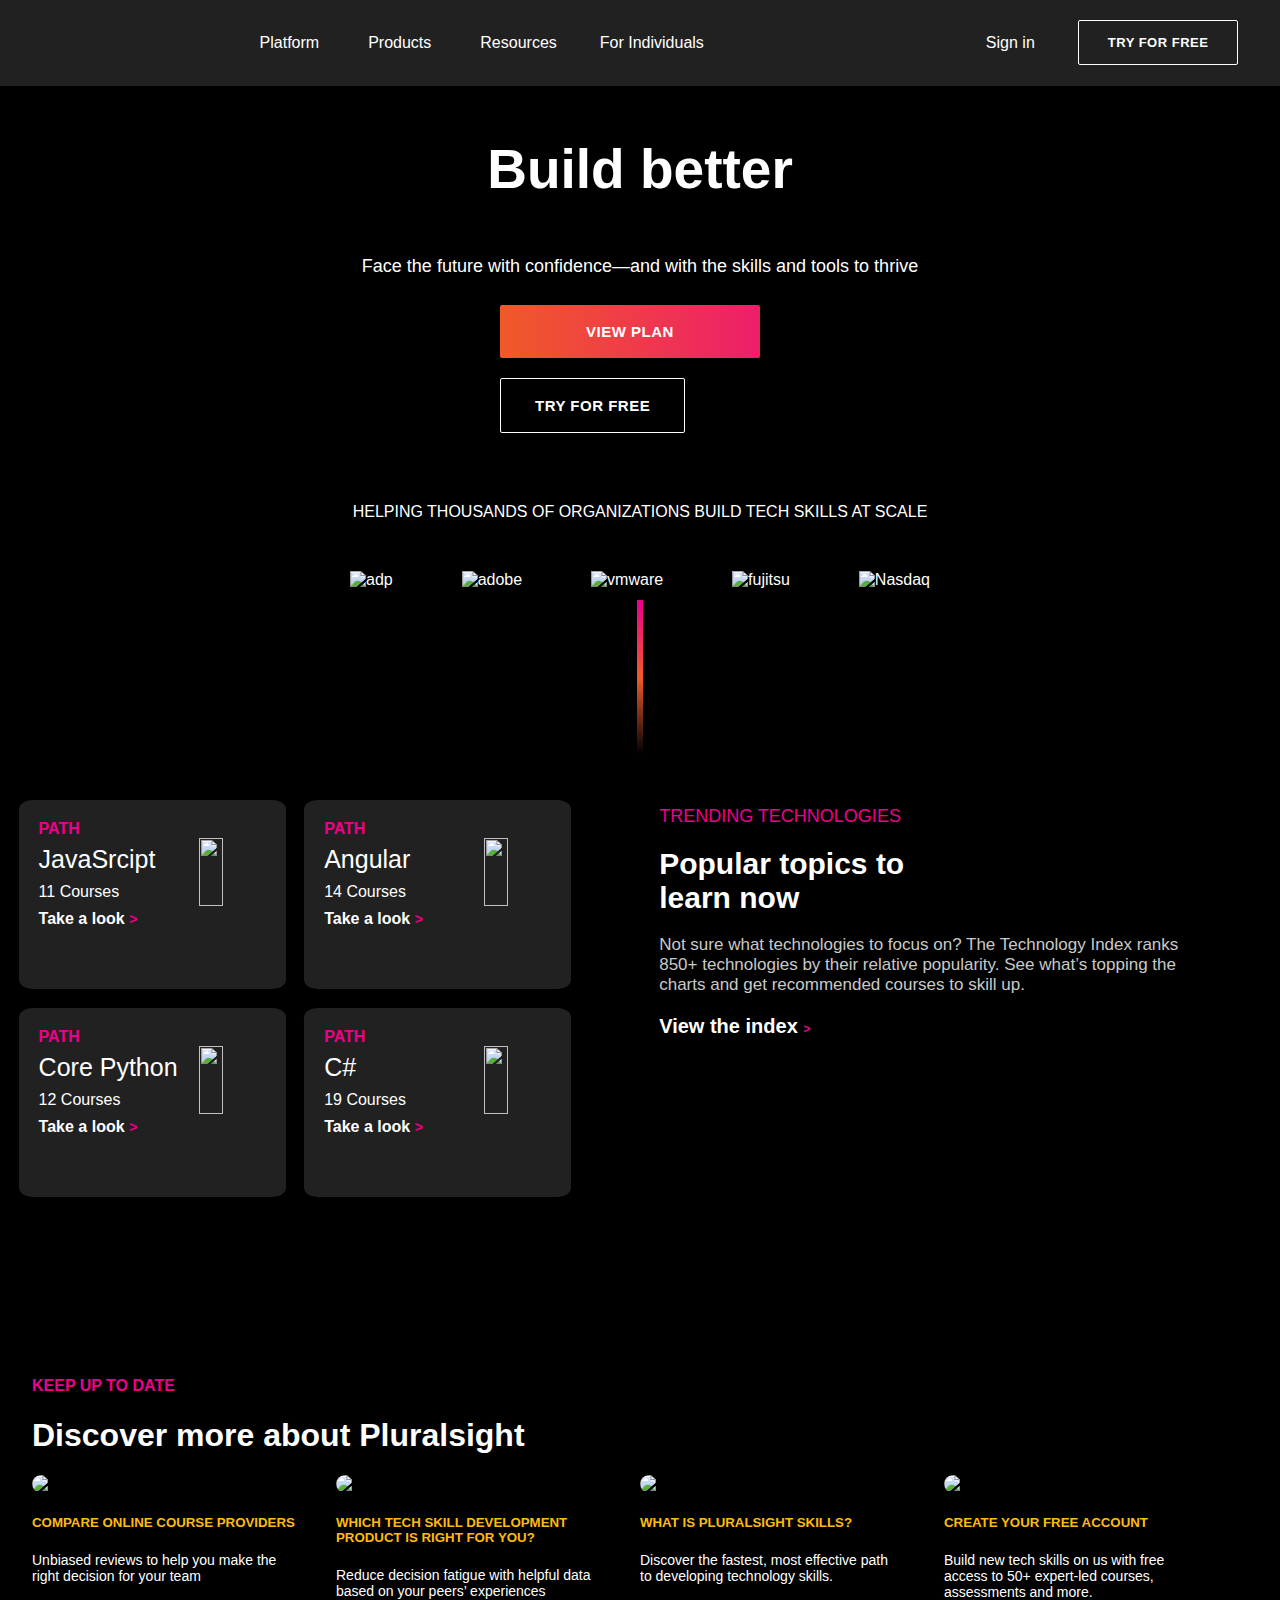
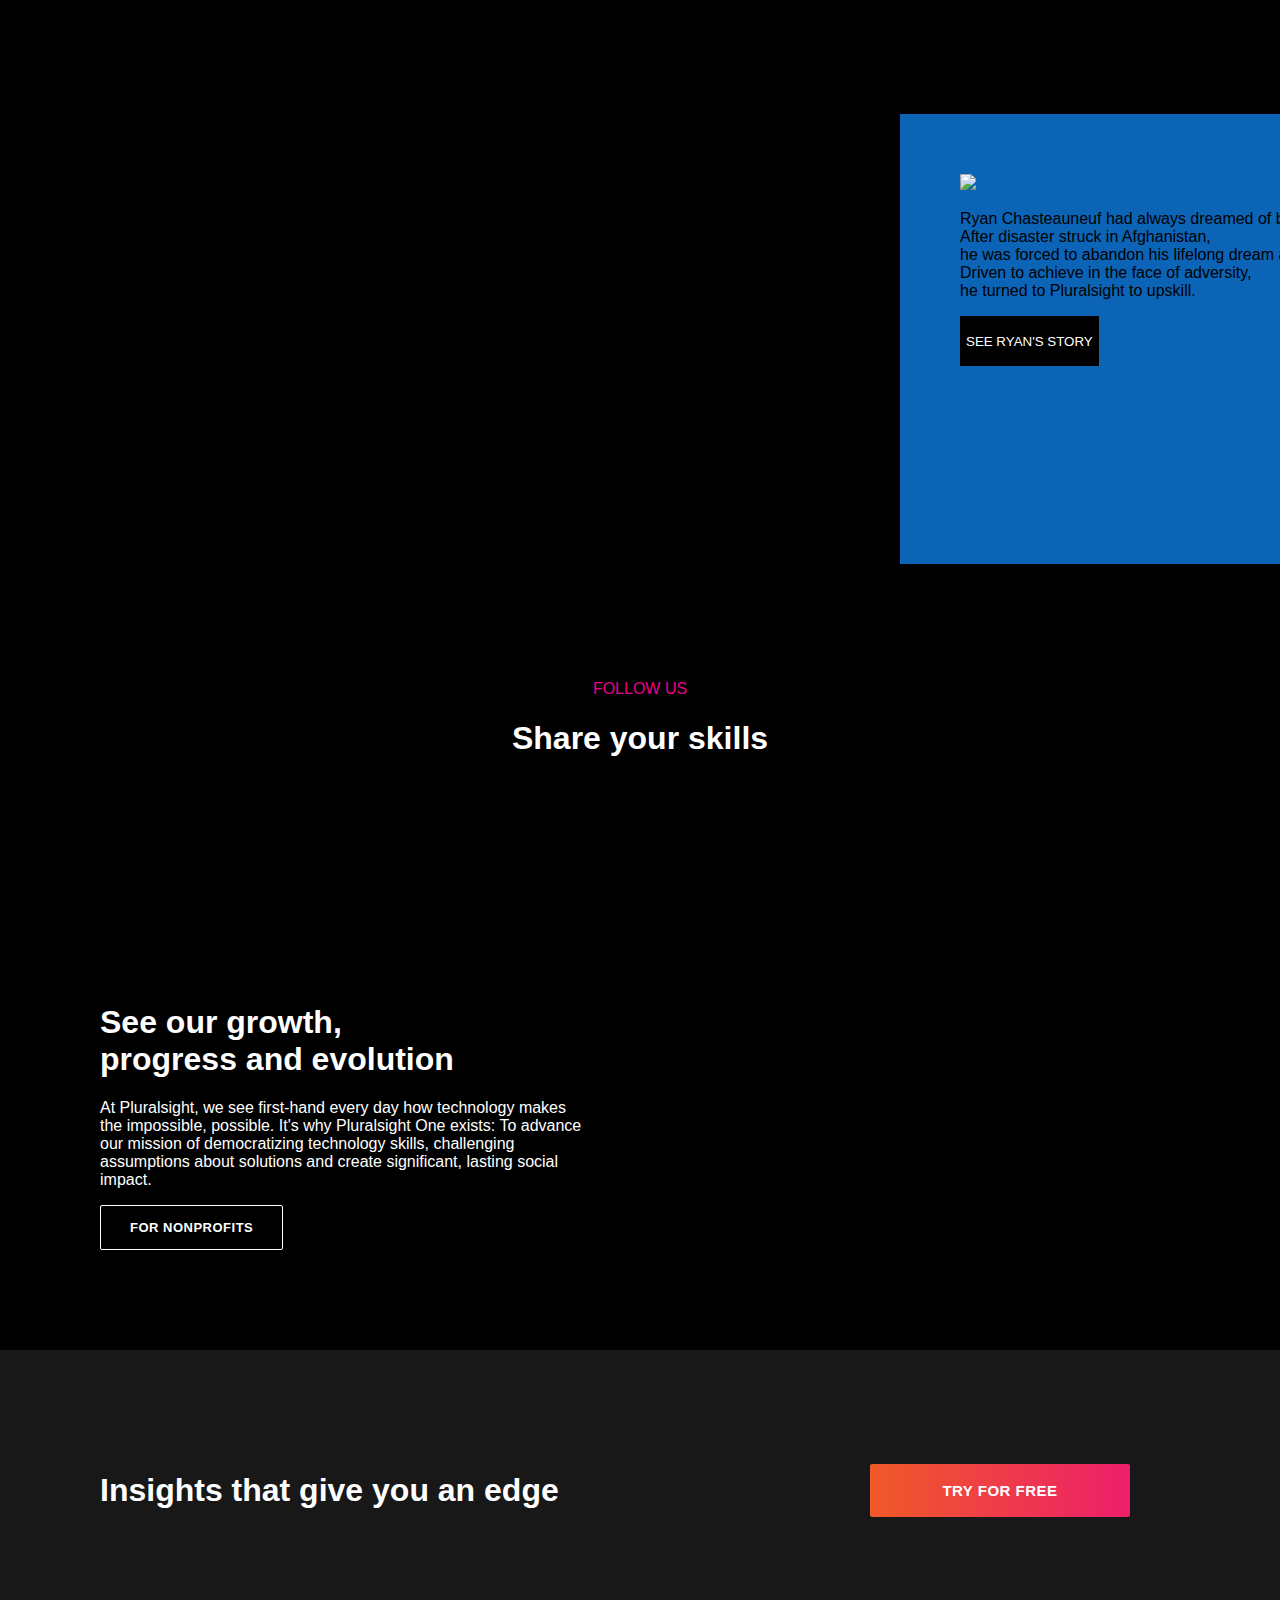
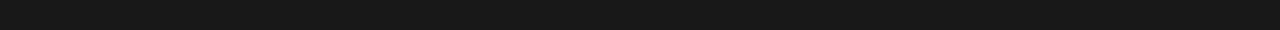
==== commit 8a5278a6: "index page links fixed" ====
--- a/pages/index.html
+++ b/pages/index.html
@@ -54,13 +54,13 @@
     </div>
     <div class="mid_box">
         <div class="left_mid_box">
-            <div class="left_mid_box_a">
+            <div class="left_mid_box_a"><a href="../pages/javaScript.html">
                 <div class="left_mid_box_a_1">PATH</div>
                 <div class="left_mid_box_a_2">JavaSrcipt</div>
                 <div class="left_mid_box_a_3">11 Courses</div>
                 <div class="left_mid_box_a_4">
                     Take a look
-                    <i class="icons"> > </i>
+                    <i class="icons"> > </i></a>
                 </div>
                 <img src="https://pluralsight2.imgix.net/paths/images/javascript-542e10ea6e.png" alt="" />
             </div>
@@ -74,13 +74,13 @@
                 </div>
                 <img src="https://pluralsight.imgix.net/paths/path-icons/angular-14a0f6532f.png" alt="" />
             </div>
-            <div class="left_mid_box_a">
+            <div class="left_mid_box_a"><a href="../pages/core-python.html">
                 <div class="left_mid_box_a_1">PATH</div>
                 <div class="left_mid_box_a_2">Core Python</div>
                 <div class="left_mid_box_a_3">12 Courses</div>
                 <div class="left_mid_box_a_4">
                     Take a look
-                    <i class="icons"> > </i>
+                    <i class="icons"> > </i></a>
                 </div>
                 <img src="https://pluralsight.imgix.net/paths/python-7be70baaac.png" alt="" />
             </div>
--- a/styles/index.css
+++ b/styles/index.css
@@ -223,20 +223,21 @@
 }
 .mid_box {
   width: 100%;
-  height: 500px;
-  background-color: black;
+  height: 300px;
+  background-color: black;
+  display: flex;
 }
 .left_mid_box {
   height: 70%;
   float: left;
-  margin-top: 8%;
+  margin-top: 2%;
   margin-bottom: auto;
   width: 57%;
   background-color: black;
 }
 .left_mid_box_a {
   width: 43%;
-  height: 44%;
+  height: 35%;
   background-color: #212121;
   margin-left: 3%;
   float: left;
@@ -246,9 +247,8 @@
 .left_mid_box_a_1 {
   margin-left: 20px;
   color: #ec008c;
-
   margin-top: 20px;
-  width: 60%;
+  width: 70%;
   float: left;
   font-weight: bold;
 }
@@ -292,9 +292,9 @@
   color: #ec008c;
 }
 #right_mid_box {
-  height: 70%;
+  height: 50%;
   margin-top: 8%;
-  width: 43%;
+  width: 33%;
   float: left;
   background-color: black;
 }
@@ -349,7 +349,7 @@
 }
 
 .mid_box {
-  height: 910px;
+  height: 600px;
 }
 .left_mid_box {
   width: 100%;
@@ -369,4 +369,8 @@
 }
 .btn-gradient-viewplan::after{
     content: "VIEW PLAN";
+}
+.mid_box a{
+  color: white;
+  text-decoration: none;
 }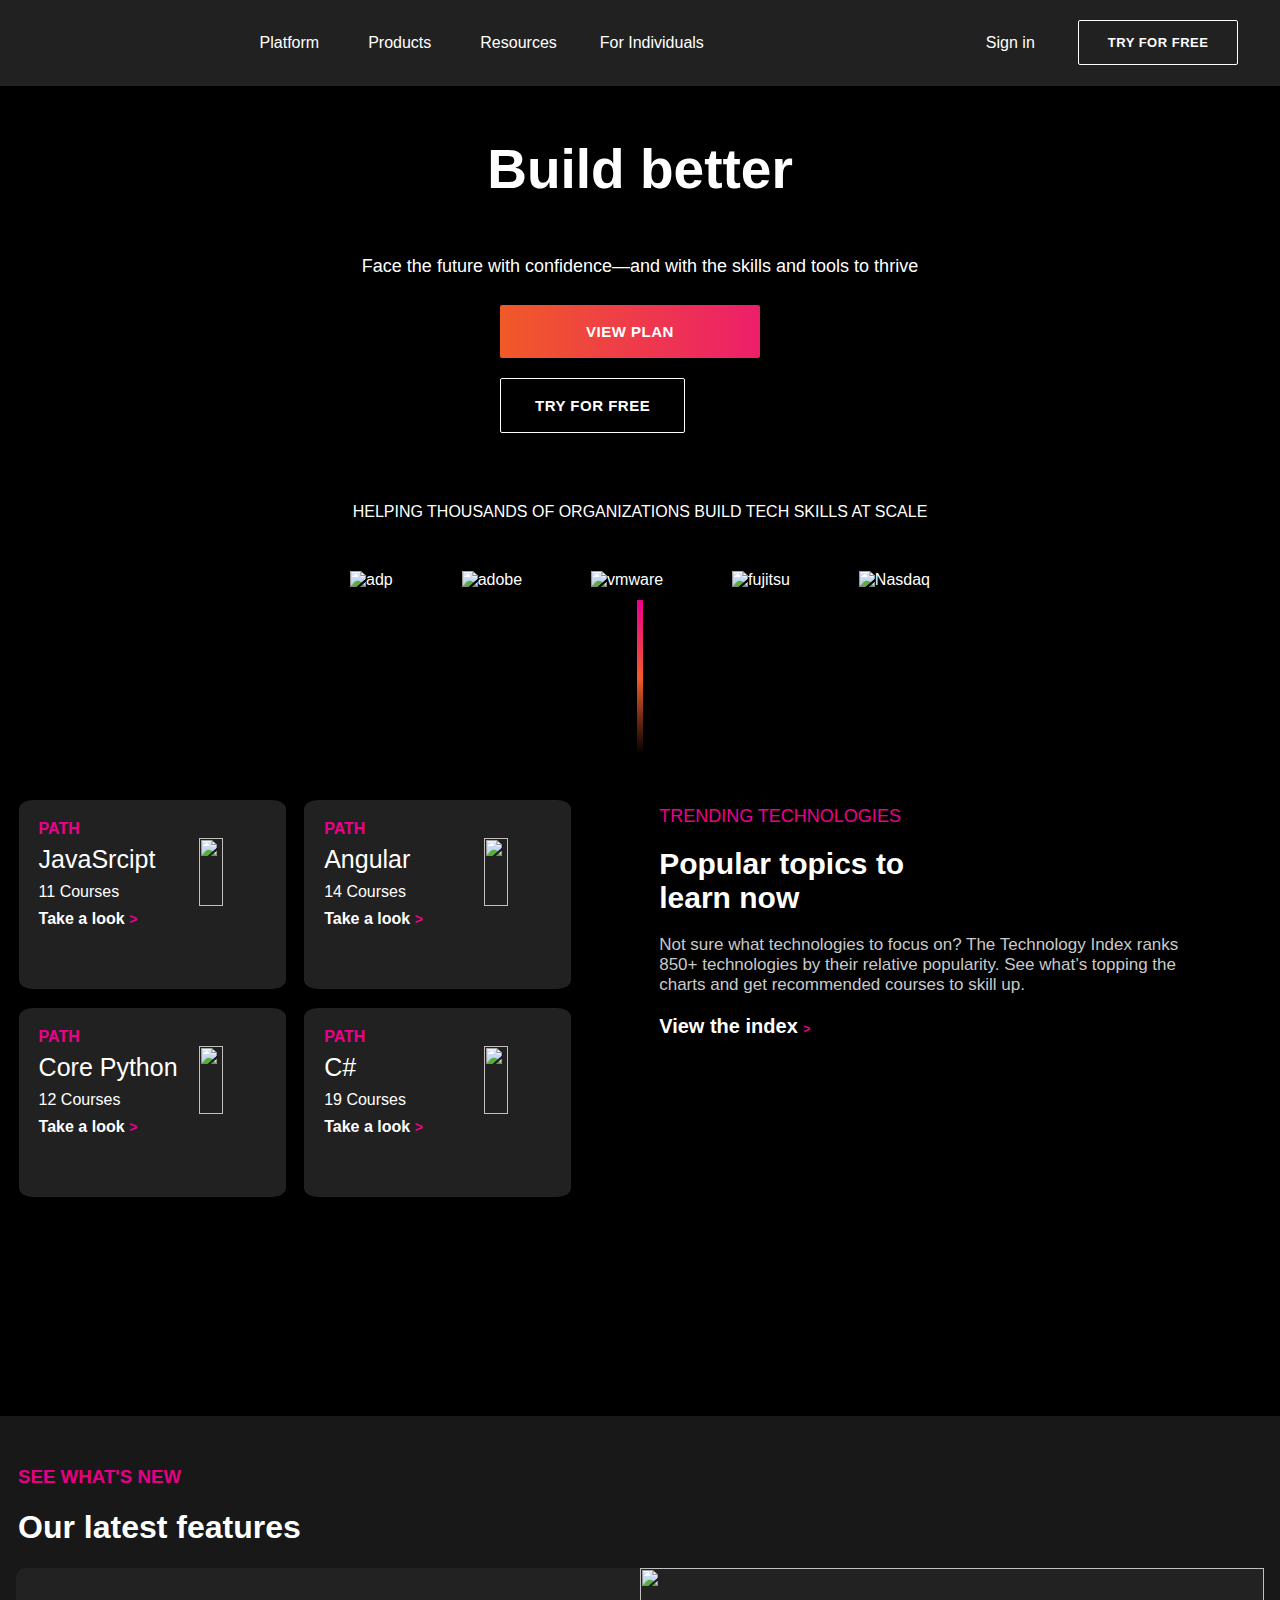
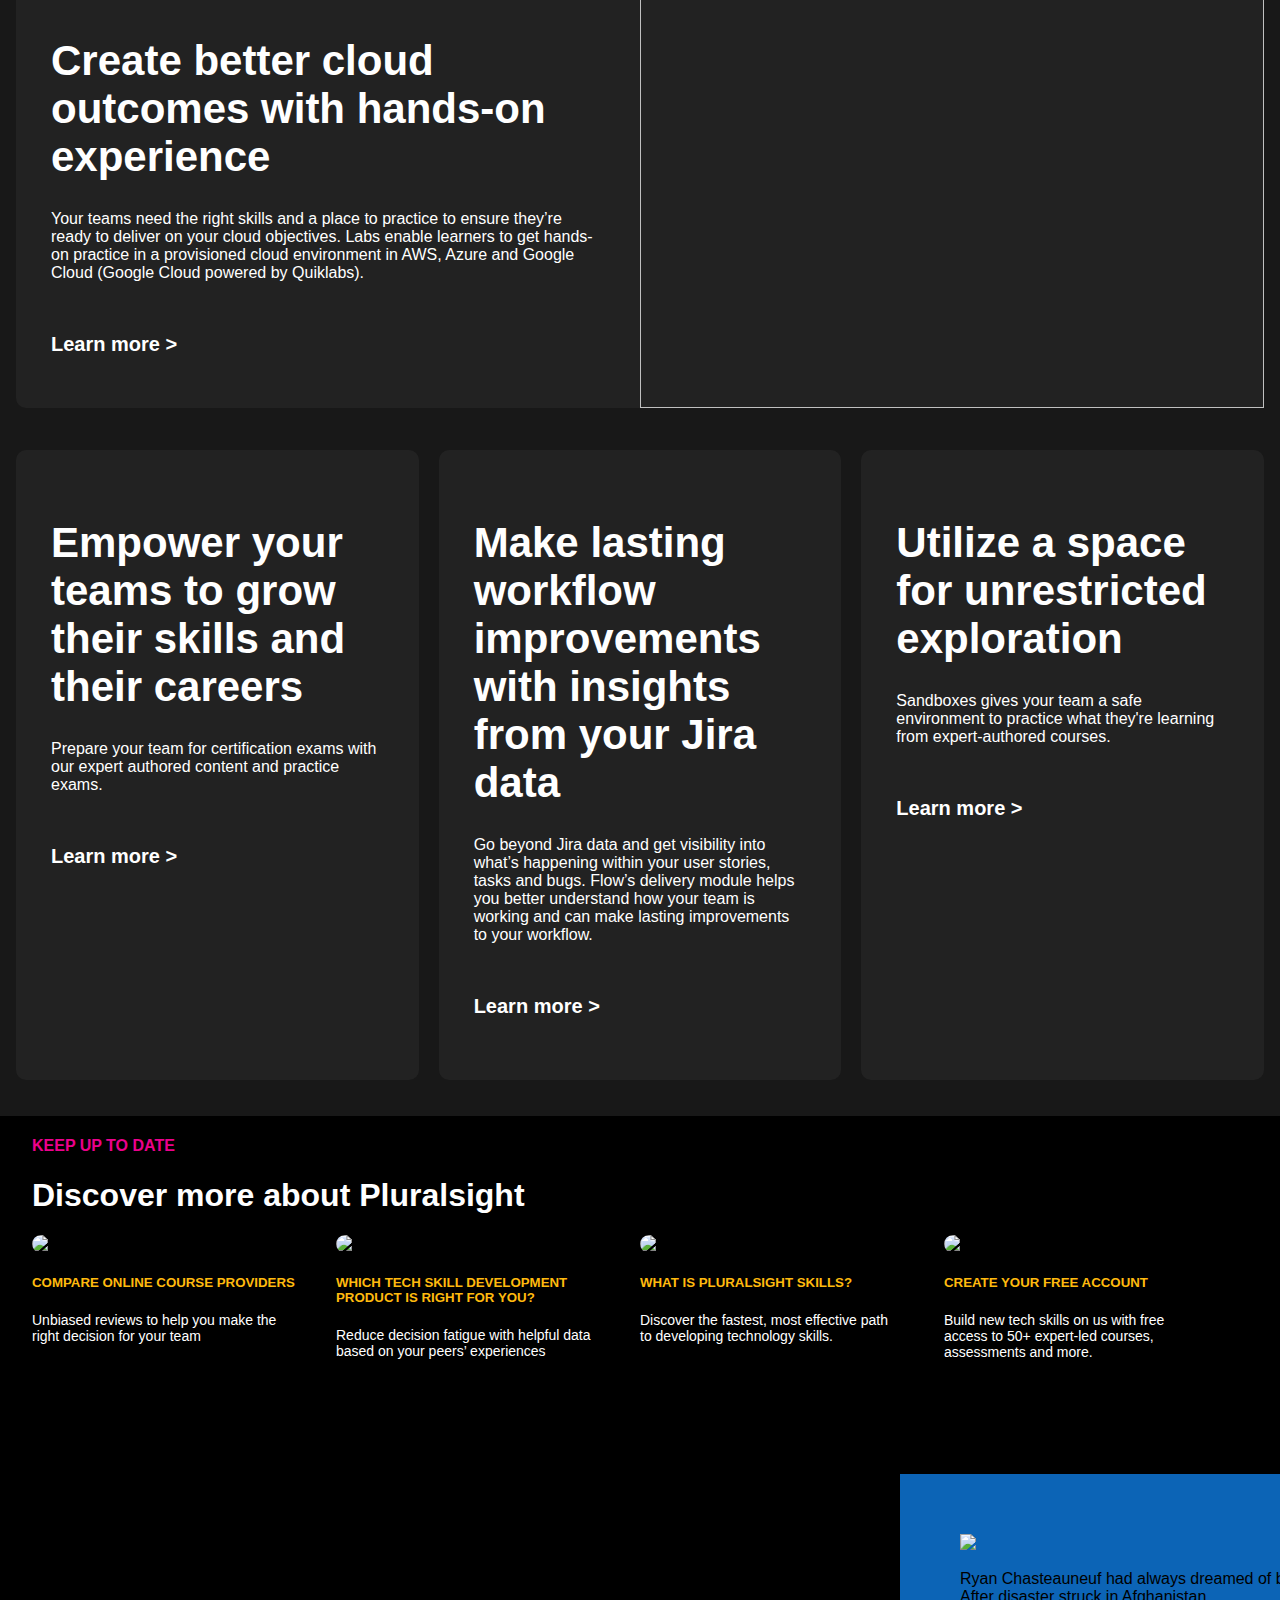
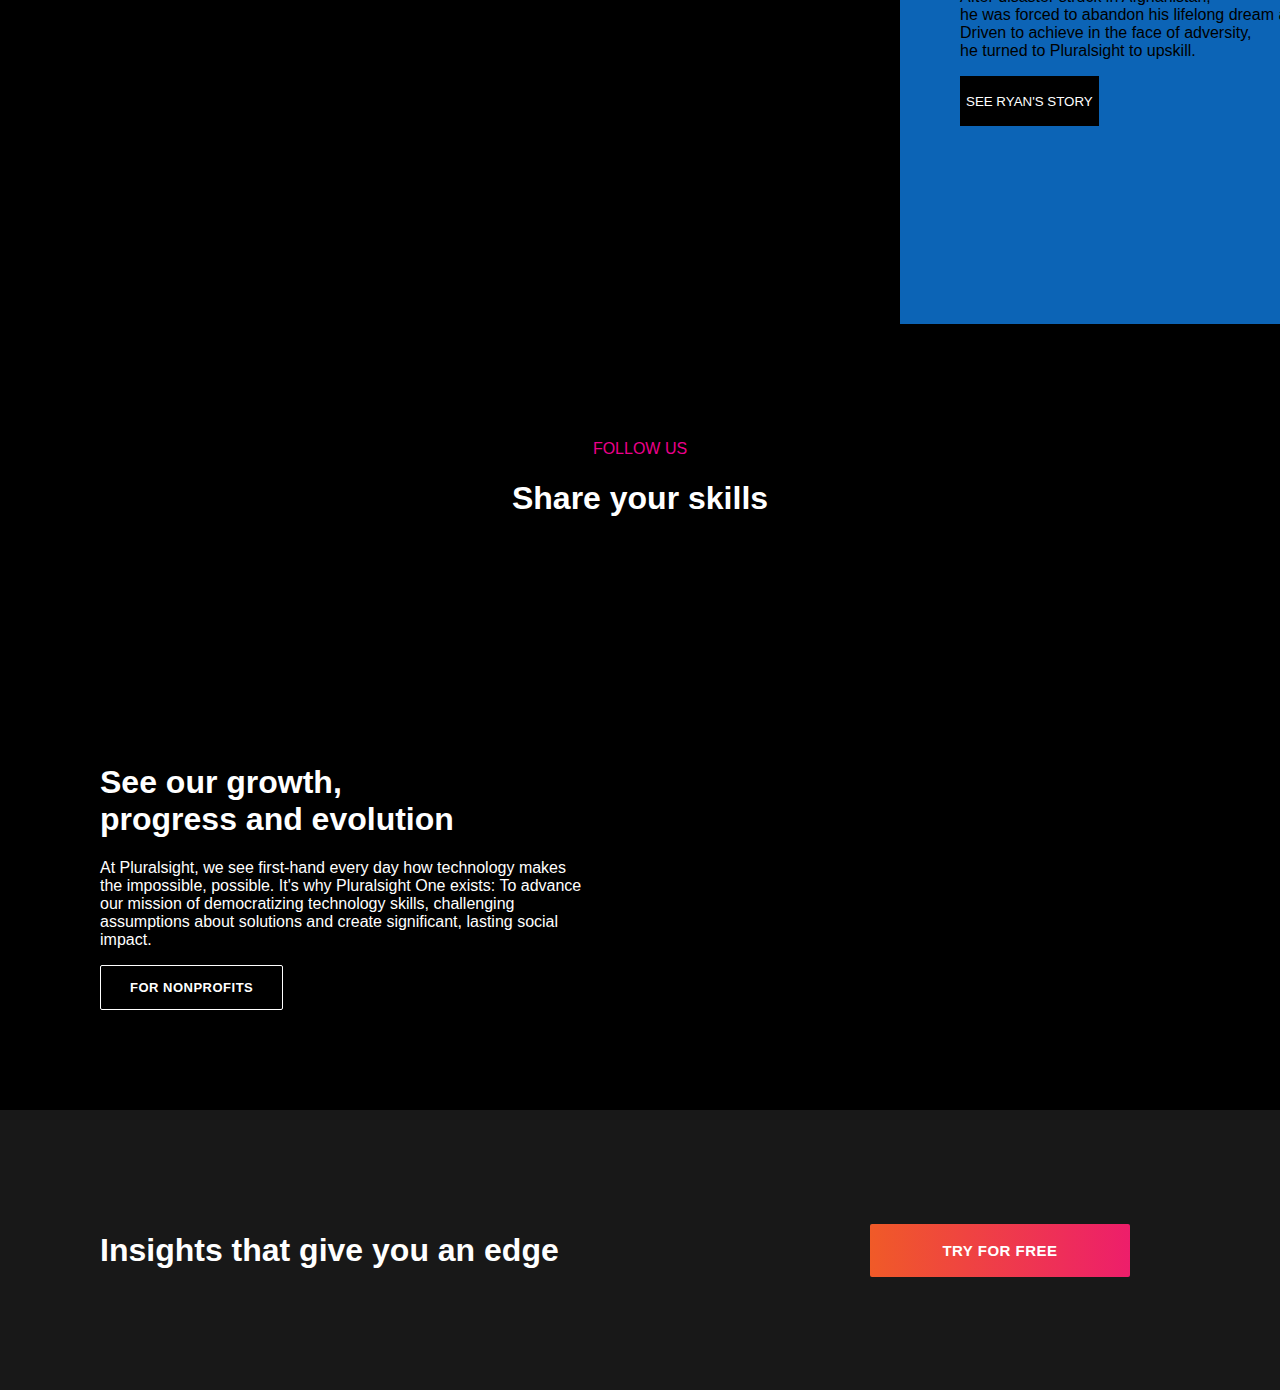
==== commit 16a7b625: "createAccount page added" ====
--- a/pages/index.html
+++ b/pages/index.html
@@ -110,6 +110,53 @@
         </div>
     </div>
 
+
+    <div class="container2">
+        <h3 class="title">SEE WHAT'S NEW</h3>
+        <h1 class="title2">Our latest features</h1>
+        <div class="parentbox">
+            <div class="firstbox">
+                <div class="grid1">
+                    <div>
+                        <img class="logo" src="https://www.pluralsight.com/content/dam/pluralsight2/product/v2/logos/logo-skills.png" alt="">
+                        <h1 class="text1">Create better cloud outcomes with hands-on experience</h1>
+                        <p class="text2">Your teams need the right skills and a place to practice to ensure they’re ready to deliver on your cloud objectives. Labs enable learners to get hands-on practice in a provisioned cloud environment in AWS, Azure and Google Cloud (Google Cloud powered by Quiklabs).</p>
+                        <a  class="atri" href=""> Learn more ></a>
+                    </div>
+                    <div>
+                        <img class="img1"   src="https://www.pluralsight.com/content/dam/pluralsight2/homepage/Cloud-labs-image2x.png" alt="">
+                    </div>
+                </div>
+                    
+            </div>
+            <div class="scndbox">
+                <div class="grid2">
+                    <div>
+                        <img class="logo" src="https://www.pluralsight.com/content/dam/pluralsight2/homepage/certification-prep.png" alt="">
+                        <h1 class="text1"> 
+                            Empower your teams to grow their skills and their careers</h1>
+                            <p class="text2">Prepare your team for certification exams with our expert authored content and practice exams.</p>
+                            <a  class="atri" href=""> Learn more ></a>
+                    </div>
+                    <div>
+                        <img class="logo" src="https://www.pluralsight.com/content/dam/pluralsight2/homepage/delivery-module.png" alt="">
+                        <h1 class="text1">Make lasting workflow improvements with insights from your Jira data</h1>
+                        <p class="text2">Go beyond Jira data and get visibility into what’s happening within your user stories, tasks and bugs. Flow’s delivery module helps you better understand how your team is working and can make lasting improvements to your workflow.</p>
+                        <a  class="atri" href=""> Learn more ></a>
+                    </div>
+                    <div>
+                        <img class="logo" src="https://www.pluralsight.com/content/dam/pluralsight2/homepage/sandboxes.png" alt="">
+                        <h1 class="text1">Utilize a space for unrestricted exploration</h1>
+                        <p class="text2">Sandboxes gives your team a safe environment to practice what they're learning from expert-authored courses.</p>
+                        <a  class="atri" href=""> Learn more ></a>
+                    </div>
+                </div>
+            </div>
+
+        </div>
+    </div>
+
+
     <div class="discover-box">
         <h4>KEEP UP TO DATE</h4>
         <h1>Discover more about Pluralsight </h1>
--- a/styles/index.css
+++ b/styles/index.css
@@ -15,19 +15,6 @@
   40% { content:"workflows";}
   60% { content: "skills";}
   80% { content: "processes";}
-}
-@keyframes slideUp {
-  0% {margin-bottom: -50px; font-size: 20px;}
-  10% {margin-bottom: -40px; font-size: 20px;}
-  20% {margin-bottom: -30px; font-size: 20px;}
-  30% {margin-bottom: -20px; font-size: 20px;}
-  40% {margin-bottom: -10px; font-size: 20px;}
-  50%{margin-bottom: 0px; font-size: 20px;}
-  60% {margin-bottom: 10px; font-size: 20px;}
-  70% {margin-bottom: 20px; font-size: 20px;}
-  80% {margin-bottom: 30px; font-size: 20px;}
-  90% {margin-bottom: 40px; font-size: 20px;}
-  100%{margin-bottom: 50px; font-size: 20px;}
 }
 .share-your-skills {
   height: 100px;
@@ -373,4 +360,106 @@
 .mid_box a{
   color: white;
   text-decoration: none;
-}+}
+.container2{
+  background-color:
+  #181818;
+  width: 100%;
+  height: 1300px;
+  margin-top: 60px;
+
+}
+.container2 > .title{
+  color: #E40084;
+  font-family: sans-serif;
+  padding-top: 50px;
+  padding-left: 18px;
+  font-weight: bold;
+}
+.container2 > .title2{
+  font-family: sans-serif;
+  padding-left: 18px;
+  color: white;
+  font-weight: bold;
+}
+.container2 .parentbox{
+    width: 97.5%;
+    height: 85%;
+    margin: auto;
+}
+.container2 .firstbox{
+  width: 100%;
+  height: 40%;
+
+}
+.container2 .grid1{
+display: grid;
+grid-template-columns: repeat(2,1fr);
+grid-template-rows: repeat(1,440px);
+}
+.container2 .grid1> div:nth-child(1){
+  background-color: #222222;
+  border-radius: 10px 0px 0px 10px;
+}
+.container2 .grid1> div:nth-child(2){
+  background-color: #222;
+}
+.container2 .img1{
+  height: 100%;
+  width: 100%;
+}
+.container2 .logo{
+  height: 25px;
+  padding: 35px;
+}
+.container2 .text1{
+  color: white;
+  font-size: 42px;
+  font-family: sans-serif;
+  font-weight: bold;
+  margin-top: -40px;
+  padding: 35px;
+}
+.container2 .text2{
+  color: white;
+  font-family: sans-serif;
+  margin-top: -69px;
+  padding: 35px;
+}
+.container2 .atri{
+  text-decoration: none;
+  font-family: sans-serif;
+  font-weight: bold;
+  margin-top: -69px;
+  padding: 35px;
+  color: white;
+  font-size: 20px;
+
+}
+.container2 .scndbox{
+  width: 100%;
+  height: 58%;
+  margin-top: 40px;
+
+}
+.container2 .grid2{
+  display: grid;
+  grid-template-columns: repeat(3,1fr);
+  grid-template-rows: repeat(1,630px);
+  gap: 20px;
+}
+.container2 .grid2> div{
+    background-color: #222;
+    border-radius: 10px;
+}
+@media only screen and (min-width:0px) and (max-width:1024px){
+  .container2 .grid1{
+      grid-template-columns: repeat(1,1fr);
+      grid-template-rows: repeat(1,200px);
+    }
+    .container2 .grid2{
+      grid-template-columns: repeat(1,1fr);
+      grid-template-rows: repeat(1,400px);
+    }
+
+}
